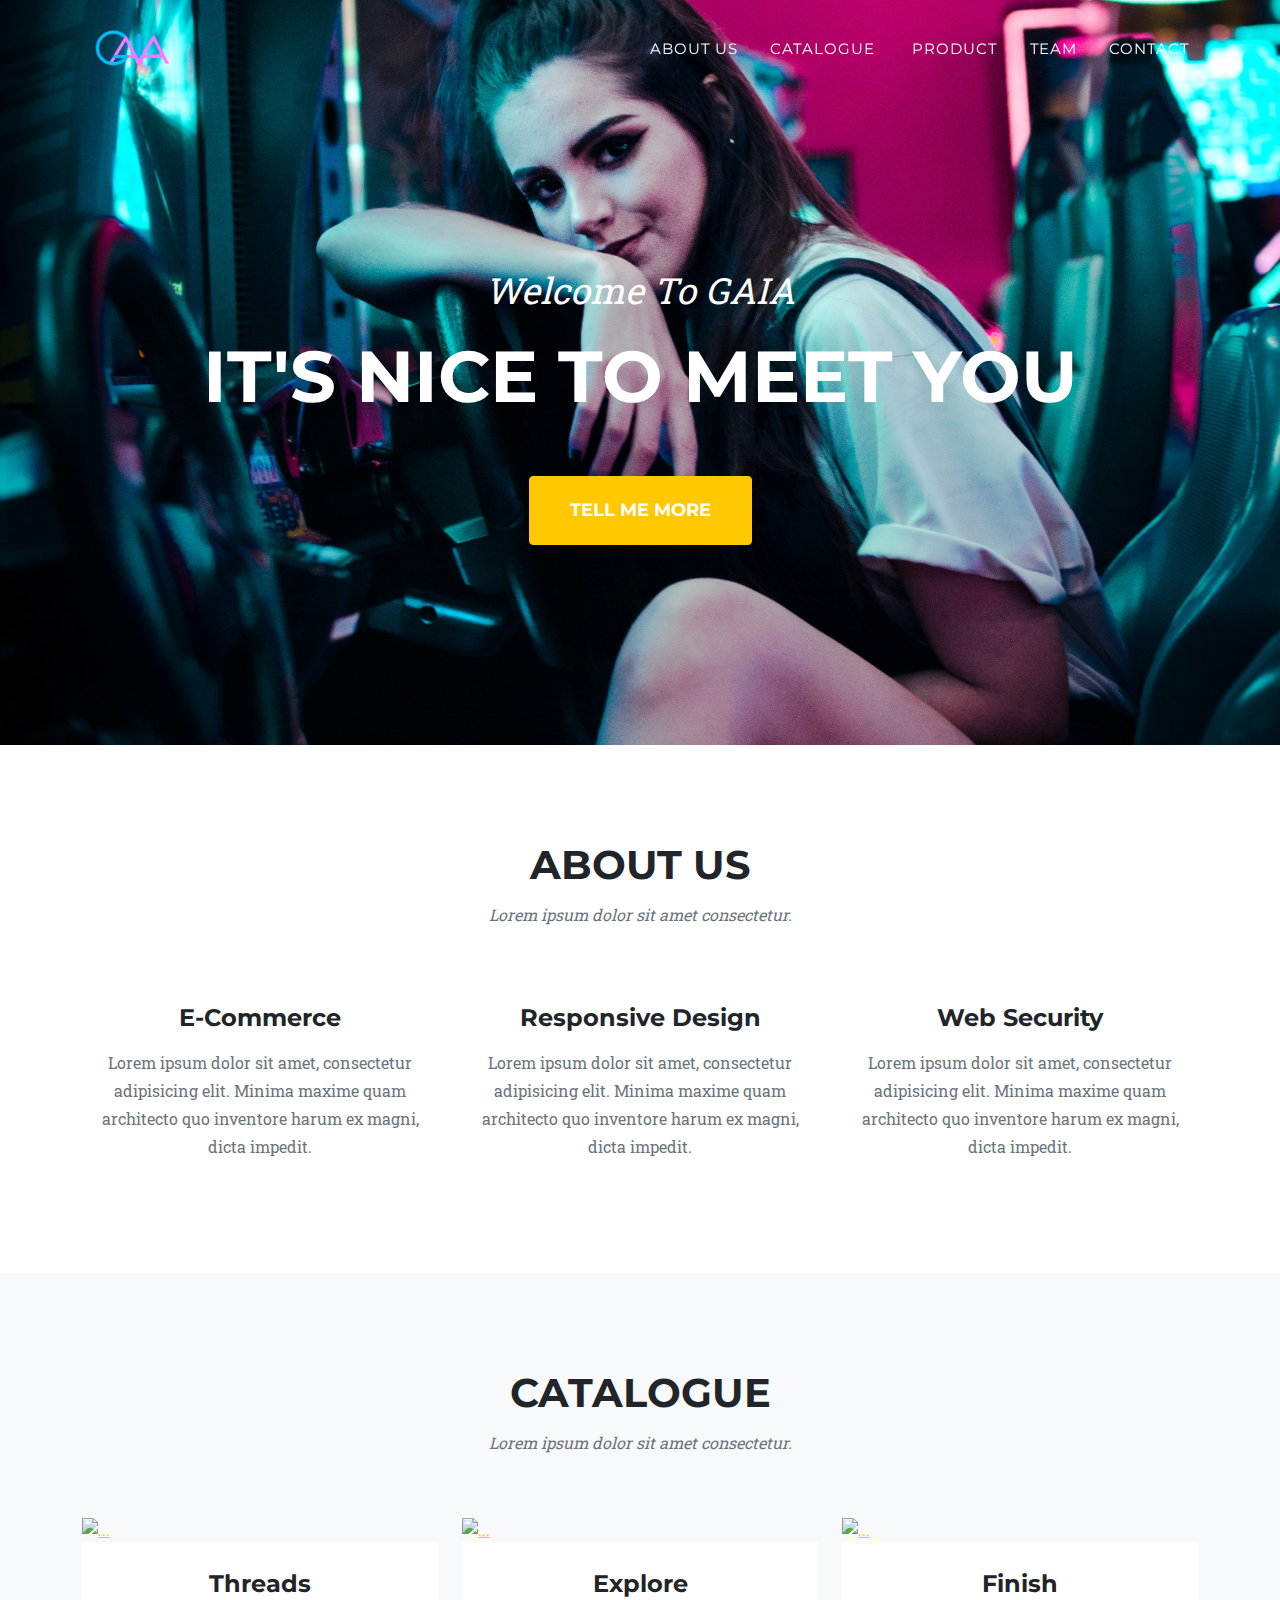
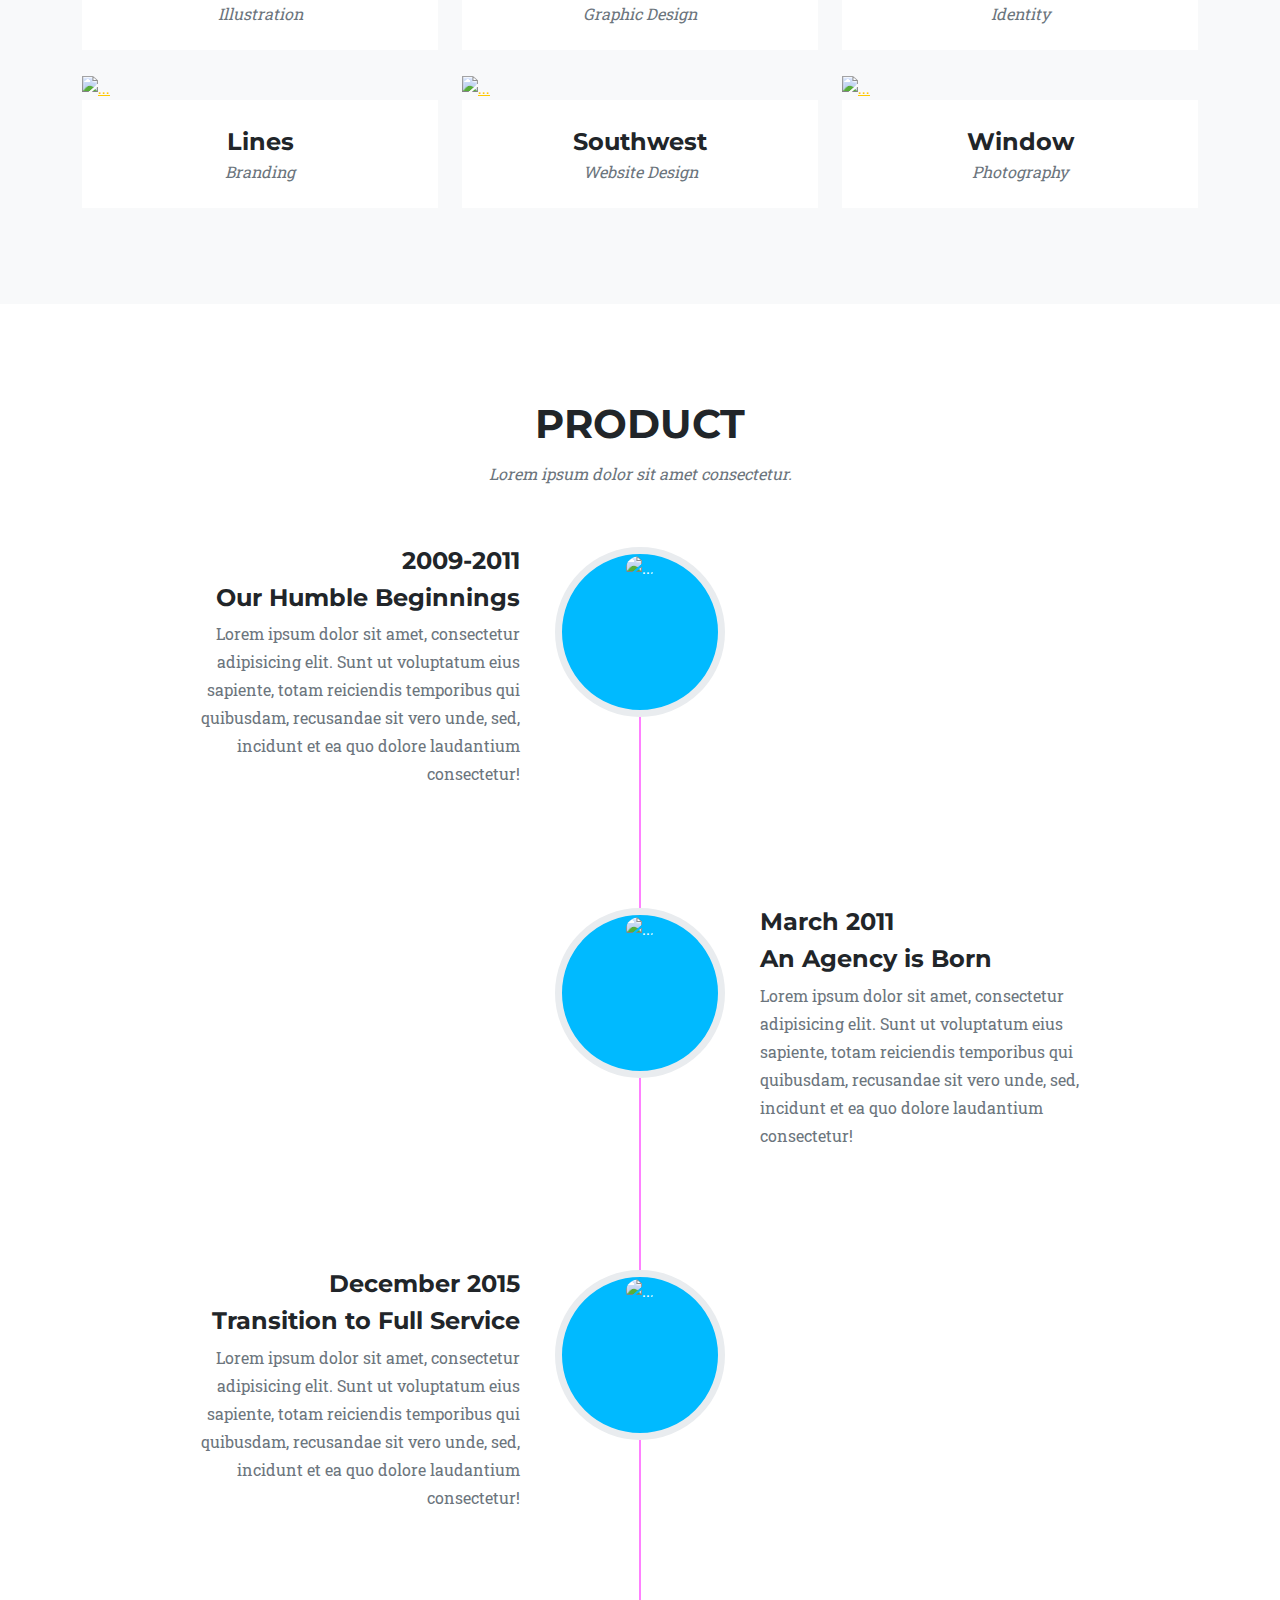
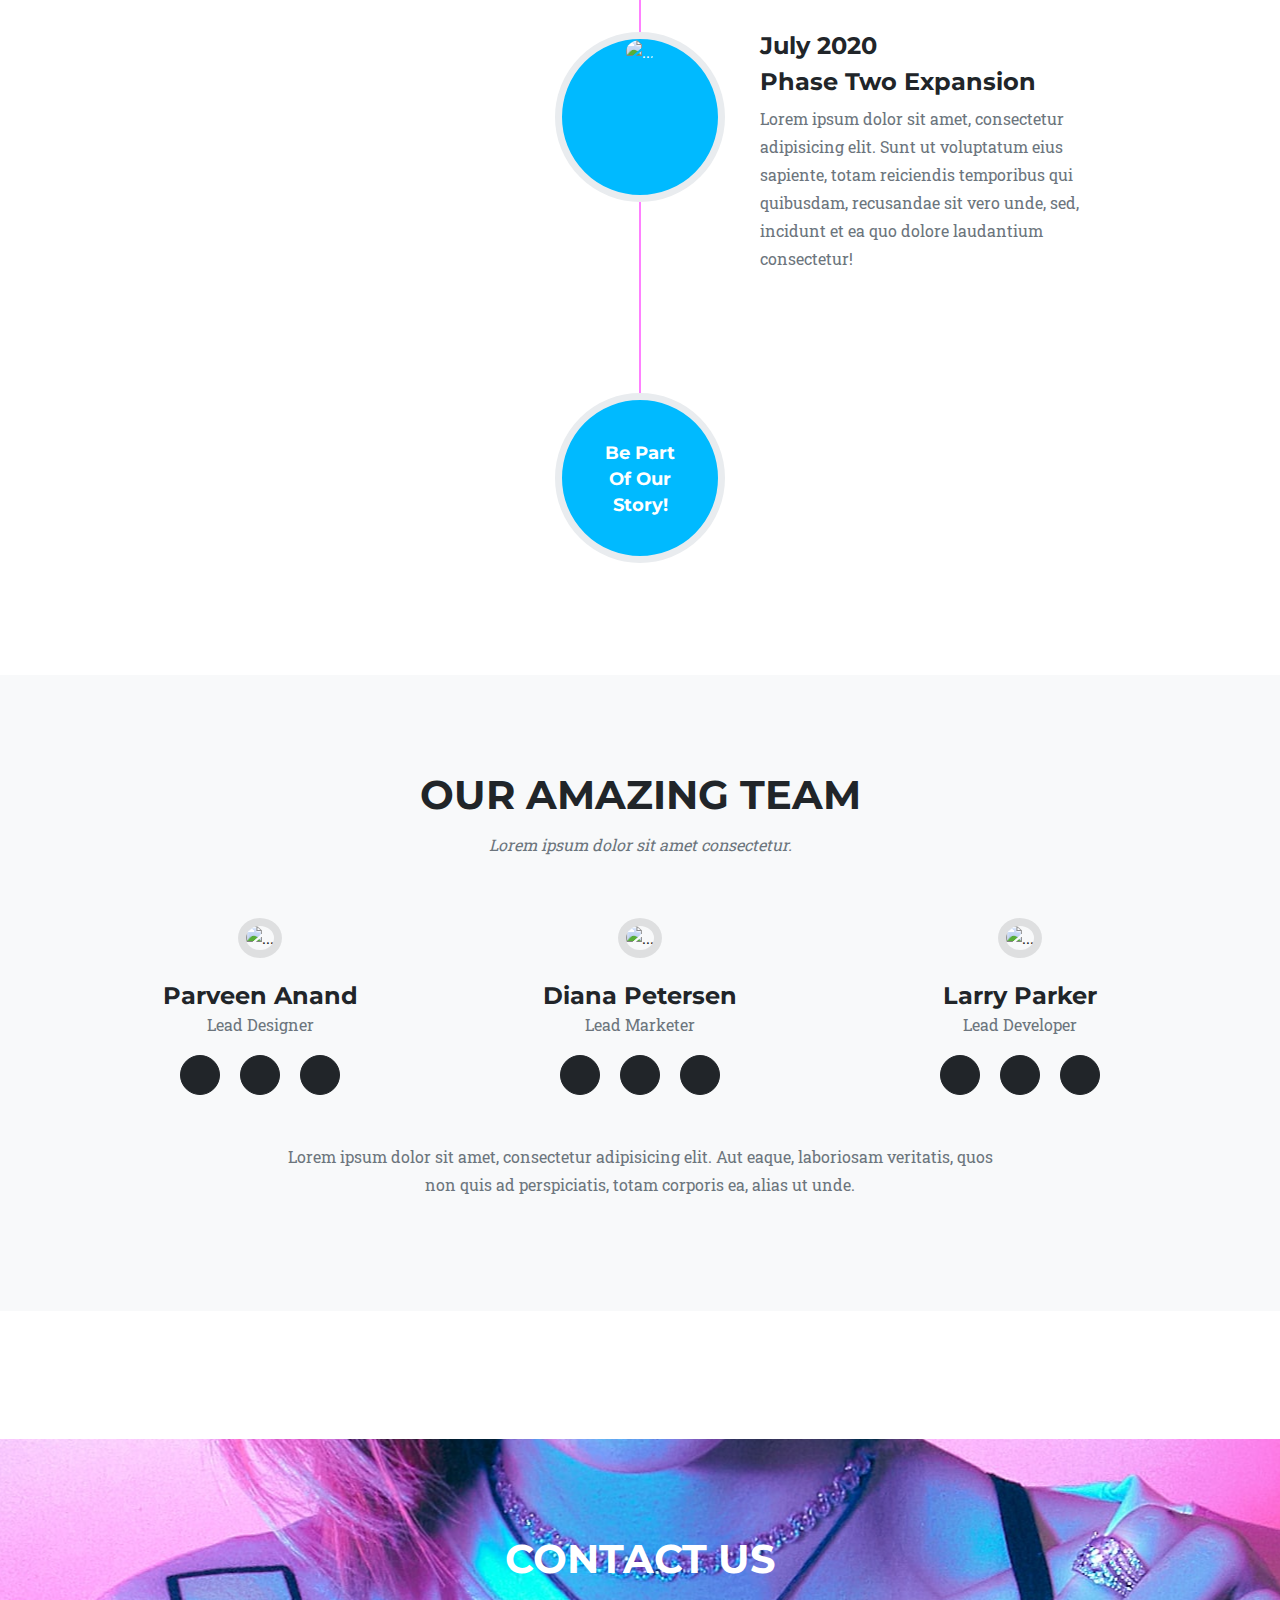
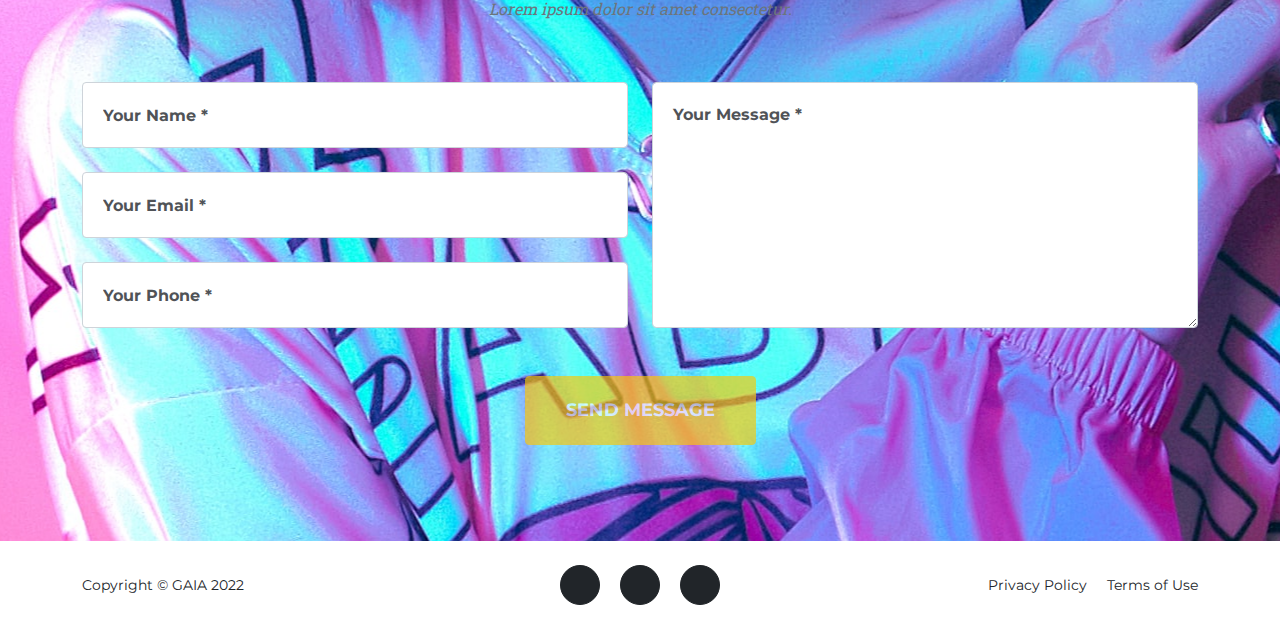
==== index.html @ af50bd23 "added pis, changed colours" ====
<!DOCTYPE html>
<html lang="zxx">
    <head>
        <meta charset="utf-8" />
        <meta name="viewport" content="width=device-width, initial-scale=1, shrink-to-fit=no" />
        <meta name="description" content="" />
        <meta name="author" content="" />
        <title>GAIA</title>
        <!-- Favicon-->
        <link rel="icon" type="image/x-icon" href="assets/favicon.ico" />
        <!-- Font Awesome icons (free version)-->
        <script src="https://use.fontawesome.com/releases/v6.1.0/js/all.js" crossorigin="anonymous"></script>
        <!-- Google fonts-->
        <link href="https://fonts.googleapis.com/css?family=Montserrat:400,700" rel="stylesheet" type="text/css" />
        <link href="https://fonts.googleapis.com/css?family=Roboto+Slab:400,100,300,700" rel="stylesheet" type="text/css" />
        <!-- Core theme CSS (includes Bootstrap)-->
        <link href="css/styles.css" rel="stylesheet" />
    </head>
    <body id="page-top">
        <!-- Navigation-->
        <nav class="navbar navbar-expand-lg navbar-dark fixed-top" id="mainNav">
            <div class="container">
                <img src="assets/img/GAIA_LOGO.png" alt="logo" height="50">
              <button class="navbar-toggler" type="button" data-bs-toggle="collapse" data-bs-target="#navbarResponsive" aria-controls="navbarResponsive" aria-expanded="false" aria-label="Toggle navigation">
                  Menu
                  <i class="fas fa-bars ms-1"></i>
              </button>
                <div class="collapse navbar-collapse" id="navbarResponsive">
                    <ul class="navbar-nav text-uppercase ms-auto py-4 py-lg-0">
                        <li class="nav-item"><a class="nav-link" href="#services">About us</a></li>
                        <li class="nav-item"><a class="nav-link" href="#portfolio">catalogue&nbsp;</a></li>
                        <li class="nav-item"><a class="nav-link" href="#about">product</a></li>
                        <li class="nav-item"><a class="nav-link" href="#team">Team</a></li>
                        <li class="nav-item"><a class="nav-link" href="#contact">Contact</a></li>
                    </ul>
                </div>
          </div>
        </nav>
        <!-- Masthead-->
        <header class="masthead">
            <div class="container">
                <div class="masthead-subheading">Welcome To GAIA</div>
                <div class="masthead-heading text-uppercase">It's Nice To Meet You</div>
                <a class="btn btn-primary btn-xl text-uppercase" href="#services">Tell Me More</a>
            </div>
        </header>
        <!-- Services-->
        <section class="page-section" id="services">
            <div class="container">
                <div class="text-center">
                    <h2 class="section-heading text-uppercase">about us</h2>
                    <h3 class="section-subheading text-muted">Lorem ipsum dolor sit amet consectetur.</h3>
                </div>
                <div class="row text-center">
                    <div class="col-md-4">
                        <span class="fa-stack fa-4x">
                            <i class="fas fa-circle fa-stack-2x text-primary"></i>
                            <i class="fas fa-shopping-cart fa-stack-1x fa-inverse"></i>
                        </span>
                        <h4 class="my-3">E-Commerce</h4>
                        <p class="text-muted">Lorem ipsum dolor sit amet, consectetur adipisicing elit. Minima maxime quam architecto quo inventore harum ex magni, dicta impedit.</p>
                    </div>
                    <div class="col-md-4">
                        <span class="fa-stack fa-4x">
                            <i class="fas fa-circle fa-stack-2x text-primary"></i>
                            <i class="fas fa-laptop fa-stack-1x fa-inverse"></i>
                        </span>
                        <h4 class="my-3">Responsive Design</h4>
                        <p class="text-muted">Lorem ipsum dolor sit amet, consectetur adipisicing elit. Minima maxime quam architecto quo inventore harum ex magni, dicta impedit.</p>
                    </div>
                    <div class="col-md-4">
                        <span class="fa-stack fa-4x">
                            <i class="fas fa-circle fa-stack-2x text-primary"></i>
                            <i class="fas fa-lock fa-stack-1x fa-inverse"></i>
                        </span>
                        <h4 class="my-3">Web Security</h4>
                        <p class="text-muted">Lorem ipsum dolor sit amet, consectetur adipisicing elit. Minima maxime quam architecto quo inventore harum ex magni, dicta impedit.</p>
                    </div>
                </div>
            </div>
        </section>
        <!-- Portfolio Grid-->
        <section class="page-section bg-light" id="portfolio">
            <div class="container">
                <div class="text-center">
                    <h2 class="section-heading text-uppercase">catalogue</h2>
                    <h3 class="section-subheading text-muted">Lorem ipsum dolor sit amet consectetur.</h3>
                </div>
                <div class="row">
                    <div class="col-lg-4 col-sm-6 mb-4">
                        <!-- Portfolio item 1-->
                        <div class="portfolio-item">
                            <a class="portfolio-link" data-bs-toggle="modal" href="#portfolioModal1">
                                <div class="portfolio-hover">
                                    <div class="portfolio-hover-content"><i class="fas fa-plus fa-3x"></i></div>
                                </div>
                                <img class="img-fluid" src="assets/img/portfolio/1.jpg" alt="..." />
                            </a>
                            <div class="portfolio-caption">
                                <div class="portfolio-caption-heading">Threads</div>
                                <div class="portfolio-caption-subheading text-muted">Illustration</div>
                            </div>
                        </div>
                    </div>
                    <div class="col-lg-4 col-sm-6 mb-4">
                        <!-- Portfolio item 2-->
                        <div class="portfolio-item">
                            <a class="portfolio-link" data-bs-toggle="modal" href="#portfolioModal2">
                                <div class="portfolio-hover">
                                    <div class="portfolio-hover-content"><i class="fas fa-plus fa-3x"></i></div>
                                </div>
                                <img class="img-fluid" src="assets/img/portfolio/2.jpg" alt="..." />
                            </a>
                            <div class="portfolio-caption">
                                <div class="portfolio-caption-heading">Explore</div>
                                <div class="portfolio-caption-subheading text-muted">Graphic Design</div>
                            </div>
                        </div>
                    </div>
                    <div class="col-lg-4 col-sm-6 mb-4">
                        <!-- Portfolio item 3-->
                        <div class="portfolio-item">
                            <a class="portfolio-link" data-bs-toggle="modal" href="#portfolioModal3">
                                <div class="portfolio-hover">
                                    <div class="portfolio-hover-content"><i class="fas fa-plus fa-3x"></i></div>
                                </div>
                                <img class="img-fluid" src="assets/img/portfolio/3.jpg" alt="..." />
                            </a>
                            <div class="portfolio-caption">
                                <div class="portfolio-caption-heading">Finish</div>
                                <div class="portfolio-caption-subheading text-muted">Identity</div>
                            </div>
                        </div>
                    </div>
                    <div class="col-lg-4 col-sm-6 mb-4 mb-lg-0">
                        <!-- Portfolio item 4-->
                        <div class="portfolio-item">
                            <a class="portfolio-link" data-bs-toggle="modal" href="#portfolioModal4">
                                <div class="portfolio-hover">
                                    <div class="portfolio-hover-content"><i class="fas fa-plus fa-3x"></i></div>
                                </div>
                                <img class="img-fluid" src="assets/img/portfolio/4.jpg" alt="..." />
                            </a>
                            <div class="portfolio-caption">
                                <div class="portfolio-caption-heading">Lines</div>
                                <div class="portfolio-caption-subheading text-muted">Branding</div>
                            </div>
                        </div>
                    </div>
                    <div class="col-lg-4 col-sm-6 mb-4 mb-sm-0">
                        <!-- Portfolio item 5-->
                        <div class="portfolio-item">
                            <a class="portfolio-link" data-bs-toggle="modal" href="#portfolioModal5">
                                <div class="portfolio-hover">
                                    <div class="portfolio-hover-content"><i class="fas fa-plus fa-3x"></i></div>
                                </div>
                                <img class="img-fluid" src="assets/img/portfolio/5.jpg" alt="..." />
                            </a>
                            <div class="portfolio-caption">
                                <div class="portfolio-caption-heading">Southwest</div>
                                <div class="portfolio-caption-subheading text-muted">Website Design</div>
                            </div>
                        </div>
                    </div>
                    <div class="col-lg-4 col-sm-6">
                        <!-- Portfolio item 6-->
                        <div class="portfolio-item">
                            <a class="portfolio-link" data-bs-toggle="modal" href="#portfolioModal6">
                                <div class="portfolio-hover">
                                    <div class="portfolio-hover-content"><i class="fas fa-plus fa-3x"></i></div>
                                </div>
                                <img class="img-fluid" src="assets/img/portfolio/6.jpg" alt="..." />
                            </a>
                            <div class="portfolio-caption">
                                <div class="portfolio-caption-heading">Window</div>
                                <div class="portfolio-caption-subheading text-muted">Photography</div>
                            </div>
                        </div>
                    </div>
                </div>
            </div>
        </section>
        <!-- About-->
        <section class="page-section" id="about">
            <div class="container">
                <div class="text-center">
                    <h2 class="section-heading text-uppercase">Product</h2>
                    <h3 class="section-subheading text-muted">Lorem ipsum dolor sit amet consectetur.</h3>
                </div>
                <ul class="timeline">
                    <li>
                        <div class="timeline-image"><img class="rounded-circle img-fluid" src="assets/img/about/1.jpg" alt="..." /></div>
                        <div class="timeline-panel">
                            <div class="timeline-heading">
                                <h4>2009-2011</h4>
                                <h4 class="subheading">Our Humble Beginnings</h4>
                            </div>
                            <div class="timeline-body"><p class="text-muted">Lorem ipsum dolor sit amet, consectetur adipisicing elit. Sunt ut voluptatum eius sapiente, totam reiciendis temporibus qui quibusdam, recusandae sit vero unde, sed, incidunt et ea quo dolore laudantium consectetur!</p></div>
                        </div>
                    </li>
                    <li class="timeline-inverted">
                        <div class="timeline-image"><img class="rounded-circle img-fluid" src="assets/img/about/2.jpg" alt="..." /></div>
                        <div class="timeline-panel">
                            <div class="timeline-heading">
                                <h4>March 2011</h4>
                                <h4 class="subheading">An Agency is Born</h4>
                            </div>
                            <div class="timeline-body"><p class="text-muted">Lorem ipsum dolor sit amet, consectetur adipisicing elit. Sunt ut voluptatum eius sapiente, totam reiciendis temporibus qui quibusdam, recusandae sit vero unde, sed, incidunt et ea quo dolore laudantium consectetur!</p></div>
                        </div>
                    </li>
                    <li>
                        <div class="timeline-image"><img class="rounded-circle img-fluid" src="assets/img/about/3.jpg" alt="..." /></div>
                        <div class="timeline-panel">
                            <div class="timeline-heading">
                                <h4>December 2015</h4>
                                <h4 class="subheading">Transition to Full Service</h4>
                            </div>
                            <div class="timeline-body"><p class="text-muted">Lorem ipsum dolor sit amet, consectetur adipisicing elit. Sunt ut voluptatum eius sapiente, totam reiciendis temporibus qui quibusdam, recusandae sit vero unde, sed, incidunt et ea quo dolore laudantium consectetur!</p></div>
                        </div>
                    </li>
                    <li class="timeline-inverted">
                        <div class="timeline-image"><img class="rounded-circle img-fluid" src="assets/img/about/4.jpg" alt="..." /></div>
                        <div class="timeline-panel">
                            <div class="timeline-heading">
                                <h4>July 2020</h4>
                                <h4 class="subheading">Phase Two Expansion</h4>
                            </div>
                            <div class="timeline-body"><p class="text-muted">Lorem ipsum dolor sit amet, consectetur adipisicing elit. Sunt ut voluptatum eius sapiente, totam reiciendis temporibus qui quibusdam, recusandae sit vero unde, sed, incidunt et ea quo dolore laudantium consectetur!</p></div>
                        </div>
                    </li>
                    <li class="timeline-inverted">
                        <div class="timeline-image">
                            <h4>
                                Be Part
                                <br />
                                Of Our
                                <br />
                                Story!
                            </h4>
                        </div>
                    </li>
                </ul>
            </div>
        </section>
        <!-- Team-->
        <section class="page-section bg-light" id="team">
            <div class="container">
                <div class="text-center">
                    <h2 class="section-heading text-uppercase">Our Amazing Team</h2>
                    <h3 class="section-subheading text-muted">Lorem ipsum dolor sit amet consectetur.</h3>
                </div>
                <div class="row">
                    <div class="col-lg-4">
                        <div class="team-member">
                            <img class="mx-auto rounded-circle" src="assets/img/team/1.jpg" alt="..." />
                            <h4>Parveen Anand</h4>
                            <p class="text-muted">Lead Designer</p>
                            <a class="btn btn-dark btn-social mx-2" href="#!" aria-label="Parveen Anand Twitter Profile"><i class="fab fa-twitter"></i></a>
                            <a class="btn btn-dark btn-social mx-2" href="#!" aria-label="Parveen Anand Facebook Profile"><i class="fab fa-facebook-f"></i></a>
                            <a class="btn btn-dark btn-social mx-2" href="#!" aria-label="Parveen Anand LinkedIn Profile"><i class="fab fa-linkedin-in"></i></a>
                        </div>
                    </div>
                    <div class="col-lg-4">
                        <div class="team-member">
                            <img class="mx-auto rounded-circle" src="assets/img/team/2.jpg" alt="..." />
                            <h4>Diana Petersen</h4>
                            <p class="text-muted">Lead Marketer</p>
                            <a class="btn btn-dark btn-social mx-2" href="#!" aria-label="Diana Petersen Twitter Profile"><i class="fab fa-twitter"></i></a>
                            <a class="btn btn-dark btn-social mx-2" href="#!" aria-label="Diana Petersen Facebook Profile"><i class="fab fa-facebook-f"></i></a>
                            <a class="btn btn-dark btn-social mx-2" href="#!" aria-label="Diana Petersen LinkedIn Profile"><i class="fab fa-linkedin-in"></i></a>
                        </div>
                    </div>
                    <div class="col-lg-4">
                        <div class="team-member">
                            <img class="mx-auto rounded-circle" src="assets/img/team/3.jpg" alt="..." />
                            <h4>Larry Parker</h4>
                            <p class="text-muted">Lead Developer</p>
                            <a class="btn btn-dark btn-social mx-2" href="#!" aria-label="Larry Parker Twitter Profile"><i class="fab fa-twitter"></i></a>
                            <a class="btn btn-dark btn-social mx-2" href="#!" aria-label="Larry Parker Facebook Profile"><i class="fab fa-facebook-f"></i></a>
                            <a class="btn btn-dark btn-social mx-2" href="#!" aria-label="Larry Parker LinkedIn Profile"><i class="fab fa-linkedin-in"></i></a>
                        </div>
                    </div>
                </div>
                <div class="row">
                    <div class="col-lg-8 mx-auto text-center"><p class="large text-muted">Lorem ipsum dolor sit amet, consectetur adipisicing elit. Aut eaque, laboriosam veritatis, quos non quis ad perspiciatis, totam corporis ea, alias ut unde.</p></div>
                </div>
            </div>
        </section>
        <!-- Clients-->
        <div class="py-5">
            <div class="container">
                <div class="row align-items-center">
                    <div class="col-md-3 col-sm-6 my-3">
                        <a href="#!"></a>
                    </div>
                    <div class="col-md-3 col-sm-6 my-3">
                        <a href="#!"></a>
                    </div>
                    <div class="col-md-3 col-sm-6 my-3">
                        <a href="#!"></a>
                    </div>
                    <div class="col-md-3 col-sm-6 my-3">
                        <a href="#!"></a>
                    </div>
                </div>
            </div>
        </div>
        <!-- Contact-->
        <section class="page-section" id="contact">
            <div class="container">
                <div class="text-center">
                    <h2 class="section-heading text-uppercase">CONTACT US</h2>
                    <h3 class="section-subheading text-muted">Lorem ipsum dolor sit amet consectetur.</h3>
                </div>
                <!-- * * * * * * * * * * * * * * *-->
                <!-- * * SB Forms Contact Form * *-->
                <!-- * * * * * * * * * * * * * * *-->
                <!-- This form is pre-integrated with SB Forms.-->
                <!-- To make this form functional, sign up at-->
                <!-- https://startbootstrap.com/solution/contact-forms-->
                <!-- to get an API token!-->
                <form id="contactForm" data-sb-form-api-token="API_TOKEN">
                    <div class="row align-items-stretch mb-5">
                        <div class="col-md-6">
                            <div class="form-group">
                                <!-- Name input-->
                                <input class="form-control" id="name" type="text" placeholder="Your Name *" data-sb-validations="required" />
                                <div class="invalid-feedback" data-sb-feedback="name:required">A name is required.</div>
                            </div>
                            <div class="form-group">
                                <!-- Email address input-->
                                <input class="form-control" id="email" type="email" placeholder="Your Email *" data-sb-validations="required,email" />
                                <div class="invalid-feedback" data-sb-feedback="email:required">An email is required.</div>
                                <div class="invalid-feedback" data-sb-feedback="email:email">Email is not valid.</div>
                            </div>
                            <div class="form-group mb-md-0">
                                <!-- Phone number input-->
                                <input class="form-control" id="phone" type="tel" placeholder="Your Phone *" data-sb-validations="required" />
                                <div class="invalid-feedback" data-sb-feedback="phone:required">A phone number is required.</div>
                            </div>
                        </div>
                        <div class="col-md-6">
                            <div class="form-group form-group-textarea mb-md-0">
                                <!-- Message input-->
                                <textarea class="form-control" id="message" placeholder="Your Message *" data-sb-validations="required"></textarea>
                                <div class="invalid-feedback" data-sb-feedback="message:required">A message is required.</div>
                            </div>
                        </div>
                    </div>
                    <!-- Submit success message-->
                    <!---->
                    <!-- This is what your users will see when the form-->
                    <!-- has successfully submitted-->
                    <div class="d-none" id="submitSuccessMessage">
                        <div class="text-center text-white mb-3">
                            <div class="fw-bolder">Form submission successful!</div>
                            To activate this form, sign up at
                            <br />
                            <a href="https://startbootstrap.com/solution/contact-forms">https://startbootstrap.com/solution/contact-forms</a>
                        </div>
                    </div>
                    <!-- Submit error message-->
                    <!---->
                    <!-- This is what your users will see when there is-->
                    <!-- an error submitting the form-->
                    <div class="d-none" id="submitErrorMessage"><div class="text-center text-danger mb-3">Error sending message!</div></div>
                    <!-- Submit Button-->
                    <div class="text-center"><button class="btn btn-primary btn-xl text-uppercase disabled" id="submitButton" type="submit">Send Message</button></div>
                </form>
            </div>
        </section>
        <!-- Footer-->
        <footer class="footer py-4">
            <div class="container">
                <div class="row align-items-center">
                    <div class="col-lg-4 text-lg-start">Copyright &copy; GAIA 2022</div>
                    <div class="col-lg-4 my-3 my-lg-0">
                        <a class="btn btn-dark btn-social mx-2" href="#!" aria-label="Twitter"><i class="fab fa-twitter"></i></a>
                        <a class="btn btn-dark btn-social mx-2" href="#!" aria-label="Facebook"><i class="fab fa-facebook-f"></i></a>
                        <a class="btn btn-dark btn-social mx-2" href="#!" aria-label="LinkedIn"><i class="fab fa-linkedin-in"></i></a>
                    </div>
                    <div class="col-lg-4 text-lg-end">
                        <a class="link-dark text-decoration-none me-3" href="#!">Privacy Policy</a>
                        <a class="link-dark text-decoration-none" href="#!">Terms of Use</a>
                    </div>
                </div>
            </div>
        </footer>
        <!-- Portfolio Modals-->
        <!-- Portfolio item 1 modal popup-->
        <div class="portfolio-modal modal fade" id="portfolioModal1" tabindex="-1" role="dialog" aria-hidden="true">
            <div class="modal-dialog">
                <div class="modal-content">
                    <div class="close-modal" data-bs-dismiss="modal"><img src="assets/img/close-icon.svg" alt="Close modal" /></div>
                    <div class="container">
                        <div class="row justify-content-center">
                            <div class="col-lg-8">
                                <div class="modal-body">
                                    <!-- Project details-->
                                    <h2 class="text-uppercase">Project Name</h2>
                                    <p class="item-intro text-muted">Lorem ipsum dolor sit amet consectetur.</p>
                                    <img class="img-fluid d-block mx-auto" src="assets/img/portfolio/1.jpg" alt="..." />
                                    <p>Use this area to describe your project. Lorem ipsum dolor sit amet, consectetur adipisicing elit. Est blanditiis dolorem culpa incidunt minus dignissimos deserunt repellat aperiam quasi sunt officia expedita beatae cupiditate, maiores repudiandae, nostrum, reiciendis facere nemo!</p>
                                    <ul class="list-inline">
                                        <li>
                                            <strong>Client:</strong>
                                            Threads
                                        </li>
                                        <li>
                                            <strong>Category:</strong>
                                            Illustration
                                        </li>
                                    </ul>
                                    <button class="btn btn-primary btn-xl text-uppercase" data-bs-dismiss="modal" type="button">
                                        <i class="fas fa-xmark me-1"></i>
                                        Close Project
                                    </button>
                                </div>
                            </div>
                        </div>
                    </div>
                </div>
            </div>
        </div>
        <!-- Portfolio item 2 modal popup-->
        <div class="portfolio-modal modal fade" id="portfolioModal2" tabindex="-1" role="dialog" aria-hidden="true">
            <div class="modal-dialog">
                <div class="modal-content">
                    <div class="close-modal" data-bs-dismiss="modal"><img src="assets/img/close-icon.svg" alt="Close modal" /></div>
                    <div class="container">
                        <div class="row justify-content-center">
                            <div class="col-lg-8">
                                <div class="modal-body">
                                    <!-- Project details-->
                                    <h2 class="text-uppercase">Project Name</h2>
                                    <p class="item-intro text-muted">Lorem ipsum dolor sit amet consectetur.</p>
                                    <img class="img-fluid d-block mx-auto" src="assets/img/portfolio/2.jpg" alt="..." />
                                    <p>Use this area to describe your project. Lorem ipsum dolor sit amet, consectetur adipisicing elit. Est blanditiis dolorem culpa incidunt minus dignissimos deserunt repellat aperiam quasi sunt officia expedita beatae cupiditate, maiores repudiandae, nostrum, reiciendis facere nemo!</p>
                                    <ul class="list-inline">
                                        <li>
                                            <strong>Client:</strong>
                                            Explore
                                        </li>
                                        <li>
                                            <strong>Category:</strong>
                                            Graphic Design
                                        </li>
                                    </ul>
                                    <button class="btn btn-primary btn-xl text-uppercase" data-bs-dismiss="modal" type="button">
                                        <i class="fas fa-xmark me-1"></i>
                                        Close Project
                                    </button>
                                </div>
                            </div>
                        </div>
                    </div>
                </div>
            </div>
        </div>
        <!-- Portfolio item 3 modal popup-->
        <div class="portfolio-modal modal fade" id="portfolioModal3" tabindex="-1" role="dialog" aria-hidden="true">
            <div class="modal-dialog">
                <div class="modal-content">
                    <div class="close-modal" data-bs-dismiss="modal"><img src="assets/img/close-icon.svg" alt="Close modal" /></div>
                    <div class="container">
                        <div class="row justify-content-center">
                            <div class="col-lg-8">
                                <div class="modal-body">
                                    <!-- Project details-->
                                    <h2 class="text-uppercase">Project Name</h2>
                                    <p class="item-intro text-muted">Lorem ipsum dolor sit amet consectetur.</p>
                                    <img class="img-fluid d-block mx-auto" src="assets/img/portfolio/3.jpg" alt="..." />
                                    <p>Use this area to describe your project. Lorem ipsum dolor sit amet, consectetur adipisicing elit. Est blanditiis dolorem culpa incidunt minus dignissimos deserunt repellat aperiam quasi sunt officia expedita beatae cupiditate, maiores repudiandae, nostrum, reiciendis facere nemo!</p>
                                    <ul class="list-inline">
                                        <li>
                                            <strong>Client:</strong>
                                            Finish
                                        </li>
                                        <li>
                                            <strong>Category:</strong>
                                            Identity
                                        </li>
                                    </ul>
                                    <button class="btn btn-primary btn-xl text-uppercase" data-bs-dismiss="modal" type="button">
                                        <i class="fas fa-xmark me-1"></i>
                                        Close Project
                                    </button>
                                </div>
                            </div>
                        </div>
                    </div>
                </div>
            </div>
        </div>
        <!-- Portfolio item 4 modal popup-->
        <div class="portfolio-modal modal fade" id="portfolioModal4" tabindex="-1" role="dialog" aria-hidden="true">
            <div class="modal-dialog">
                <div class="modal-content">
                    <div class="close-modal" data-bs-dismiss="modal"><img src="assets/img/close-icon.svg" alt="Close modal" /></div>
                    <div class="container">
                        <div class="row justify-content-center">
                            <div class="col-lg-8">
                                <div class="modal-body">
                                    <!-- Project details-->
                                    <h2 class="text-uppercase">Project Name</h2>
                                    <p class="item-intro text-muted">Lorem ipsum dolor sit amet consectetur.</p>
                                    <img class="img-fluid d-block mx-auto" src="assets/img/portfolio/4.jpg" alt="..." />
                                    <p>Use this area to describe your project. Lorem ipsum dolor sit amet, consectetur adipisicing elit. Est blanditiis dolorem culpa incidunt minus dignissimos deserunt repellat aperiam quasi sunt officia expedita beatae cupiditate, maiores repudiandae, nostrum, reiciendis facere nemo!</p>
                                    <ul class="list-inline">
                                        <li>
                                            <strong>Client:</strong>
                                            Lines
                                        </li>
                                        <li>
                                            <strong>Category:</strong>
                                            Branding
                                        </li>
                                    </ul>
                                    <button class="btn btn-primary btn-xl text-uppercase" data-bs-dismiss="modal" type="button">
                                        <i class="fas fa-xmark me-1"></i>
                                        Close Project
                                    </button>
                                </div>
                            </div>
                        </div>
                    </div>
                </div>
            </div>
        </div>
        <!-- Portfolio item 5 modal popup-->
        <div class="portfolio-modal modal fade" id="portfolioModal5" tabindex="-1" role="dialog" aria-hidden="true">
            <div class="modal-dialog">
                <div class="modal-content">
                    <div class="close-modal" data-bs-dismiss="modal"><img src="assets/img/close-icon.svg" alt="Close modal" /></div>
                    <div class="container">
                        <div class="row justify-content-center">
                            <div class="col-lg-8">
                                <div class="modal-body">
                                    <!-- Project details-->
                                    <h2 class="text-uppercase">Project Name</h2>
                                    <p class="item-intro text-muted">Lorem ipsum dolor sit amet consectetur.</p>
                                    <img class="img-fluid d-block mx-auto" src="assets/img/portfolio/5.jpg" alt="..." />
                                    <p>Use this area to describe your project. Lorem ipsum dolor sit amet, consectetur adipisicing elit. Est blanditiis dolorem culpa incidunt minus dignissimos deserunt repellat aperiam quasi sunt officia expedita beatae cupiditate, maiores repudiandae, nostrum, reiciendis facere nemo!</p>
                                    <ul class="list-inline">
                                        <li>
                                            <strong>Client:</strong>
                                            Southwest
                                        </li>
                                        <li>
                                            <strong>Category:</strong>
                                            Website Design
                                        </li>
                                    </ul>
                                    <button class="btn btn-primary btn-xl text-uppercase" data-bs-dismiss="modal" type="button">
                                        <i class="fas fa-xmark me-1"></i>
                                        Close Project
                                    </button>
                                </div>
                            </div>
                        </div>
                    </div>
                </div>
            </div>
        </div>
        <!-- Portfolio item 6 modal popup-->
        <div class="portfolio-modal modal fade" id="portfolioModal6" tabindex="-1" role="dialog" aria-hidden="true">
            <div class="modal-dialog">
                <div class="modal-content">
                    <div class="close-modal" data-bs-dismiss="modal"><img src="assets/img/close-icon.svg" alt="Close modal" /></div>
                    <div class="container">
                        <div class="row justify-content-center">
                            <div class="col-lg-8">
                                <div class="modal-body">
                                    <!-- Project details-->
                                    <h2 class="text-uppercase">Project Name</h2>
                                    <p class="item-intro text-muted">Lorem ipsum dolor sit amet consectetur.</p>
                                    <img class="img-fluid d-block mx-auto" src="assets/img/portfolio/6.jpg" alt="..." />
                                    <p>Use this area to describe your project. Lorem ipsum dolor sit amet, consectetur adipisicing elit. Est blanditiis dolorem culpa incidunt minus dignissimos deserunt repellat aperiam quasi sunt officia expedita beatae cupiditate, maiores repudiandae, nostrum, reiciendis facere nemo!</p>
                                    <ul class="list-inline">
                                        <li>
                                            <strong>Client:</strong>
                                            Window
                                        </li>
                                        <li>
                                            <strong>Category:</strong>
                                            Photography
                                        </li>
                                    </ul>
                                    <button class="btn btn-primary btn-xl text-uppercase" data-bs-dismiss="modal" type="button">
                                        <i class="fas fa-xmark me-1"></i>
                                        Close Project
                                    </button>
                                </div>
                            </div>
                        </div>
                    </div>
                </div>
            </div>
        </div>
        <!-- Bootstrap core JS-->
        <script src="https://cdn.jsdelivr.net/npm/bootstrap@5.1.3/dist/js/bootstrap.bundle.min.js"></script>
        <!-- Core theme JS-->
        <script src="js/scripts.js"></script>
        <!-- * * * * * * * * * * * * * * * * * * * * * * * * * * * * * * * * * * * * * * * *-->
        <!-- * *                               SB Forms JS                               * *-->
        <!-- * * Activate your form at https://startbootstrap.com/solution/contact-forms * *-->
        <!-- * * * * * * * * * * * * * * * * * * * * * * * * * * * * * * * * * * * * * * * *-->
        <script src="https://cdn.startbootstrap.com/sb-forms-latest.js"></script>
    </body>
</html>
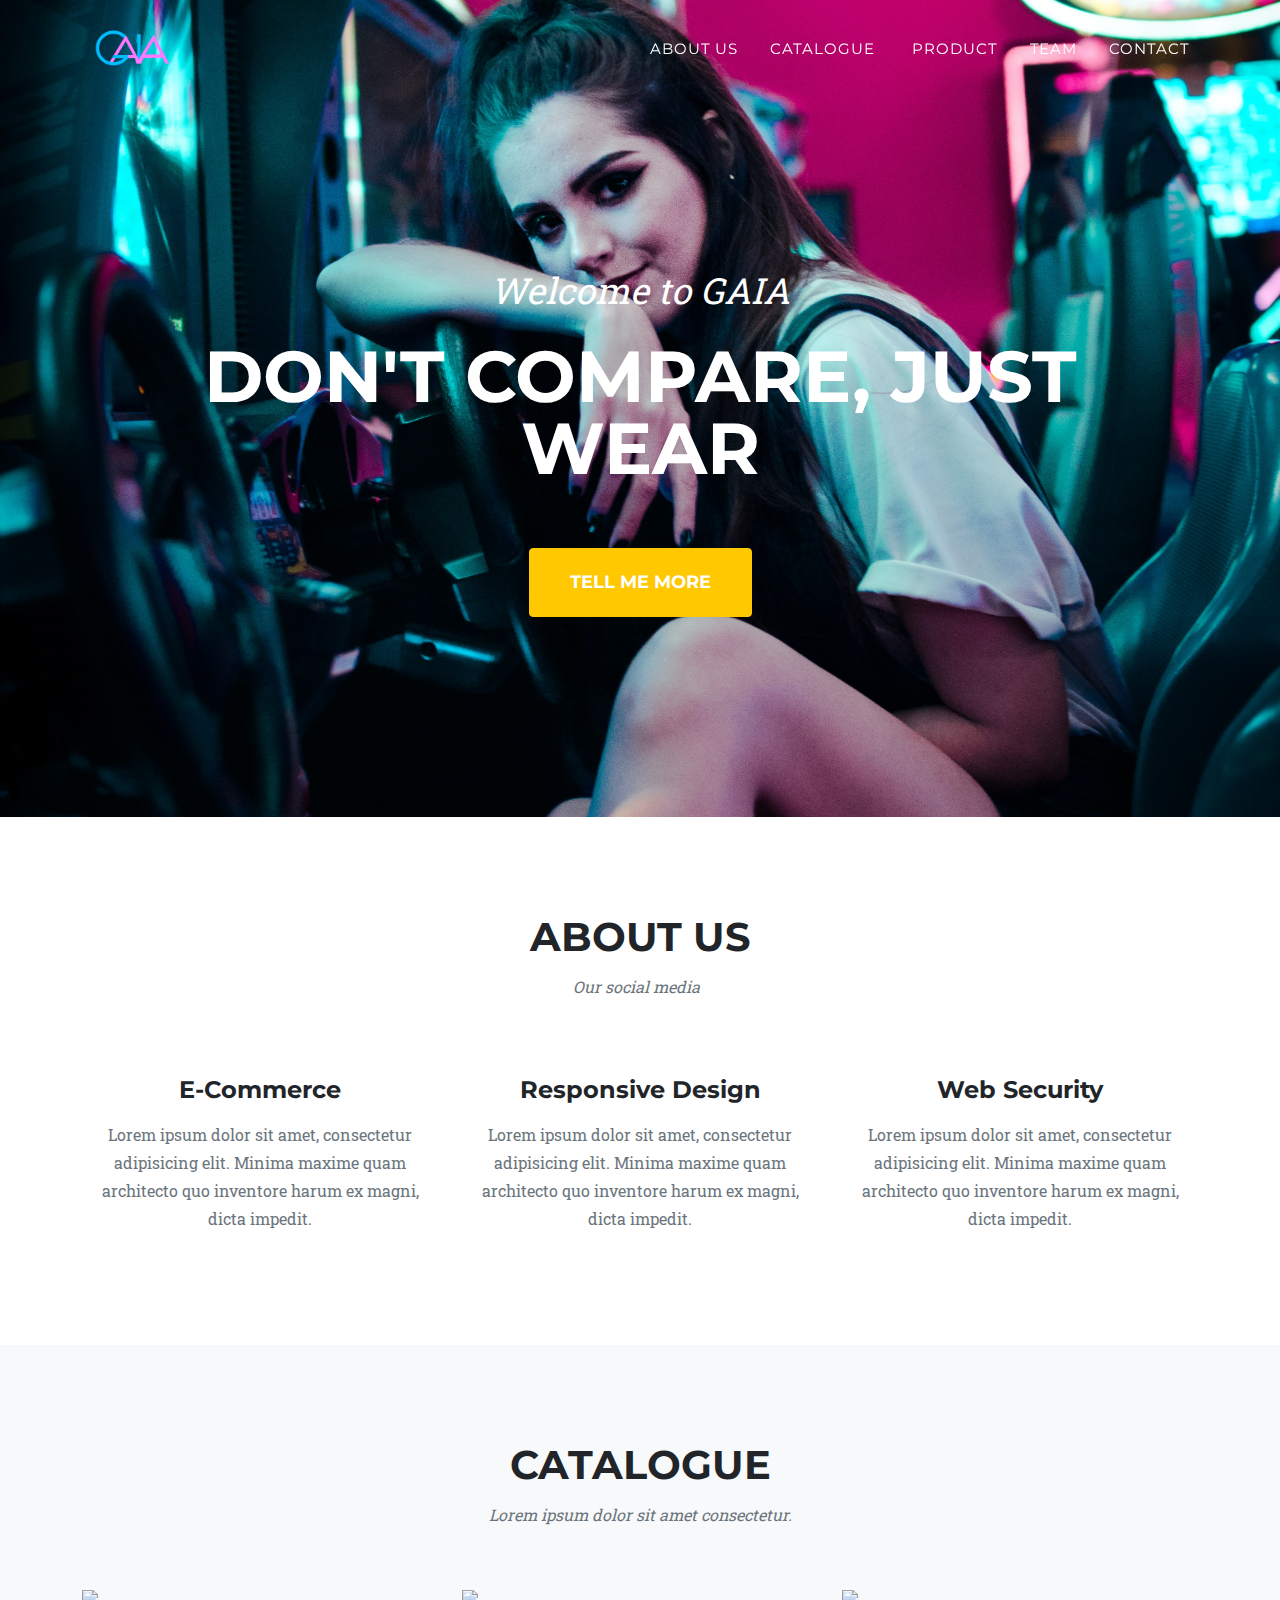
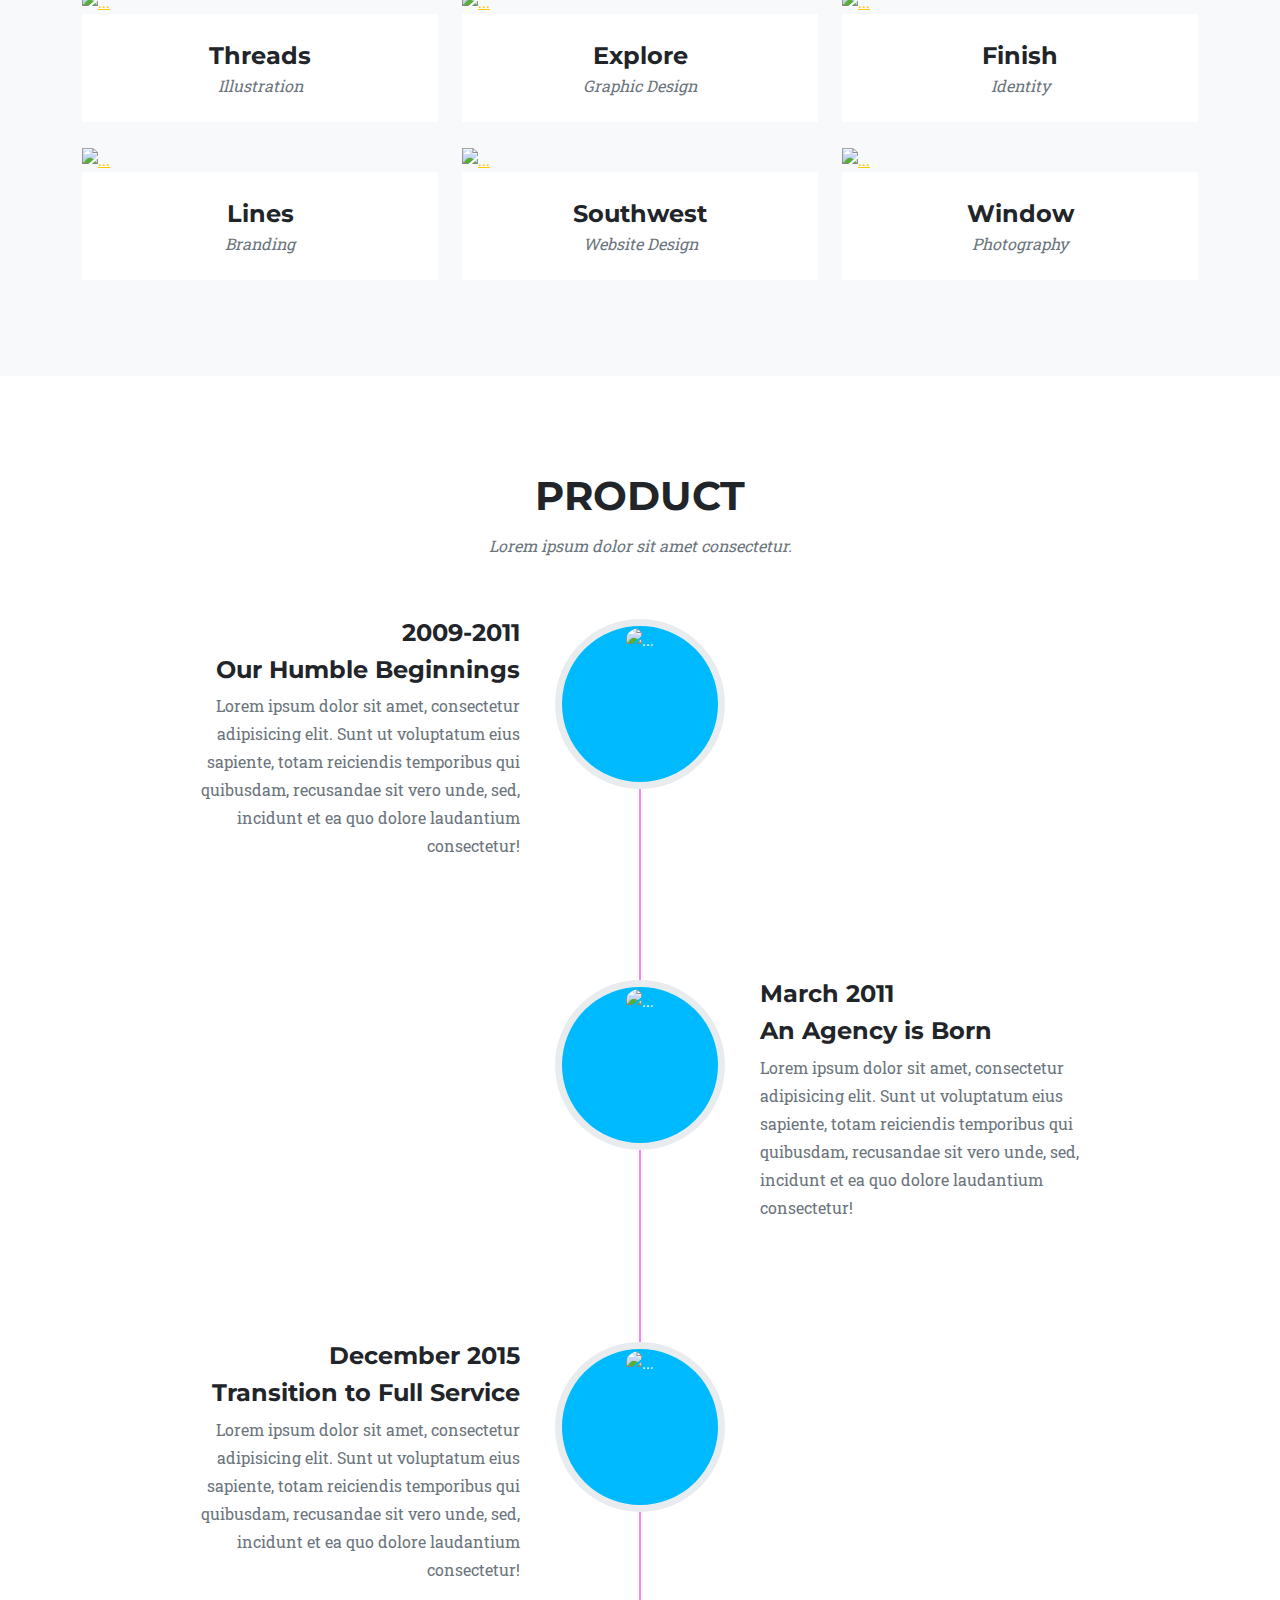
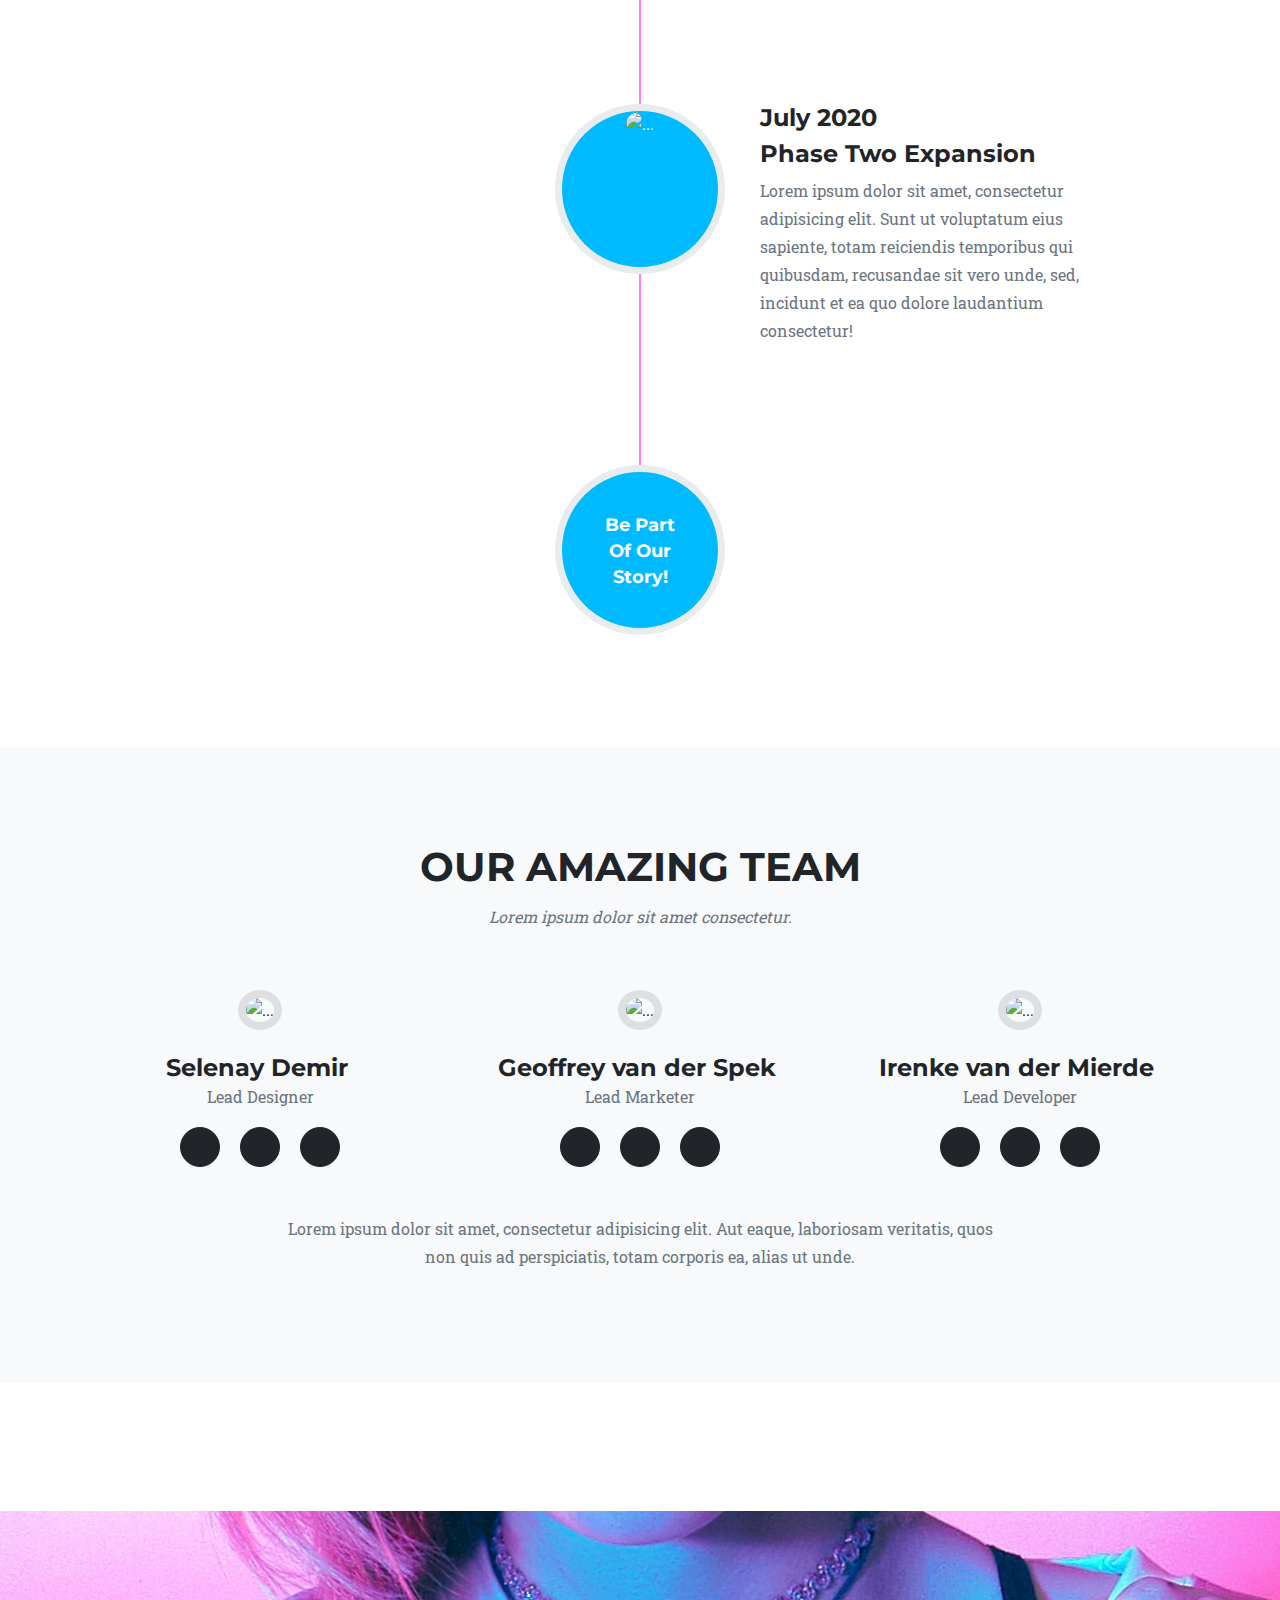
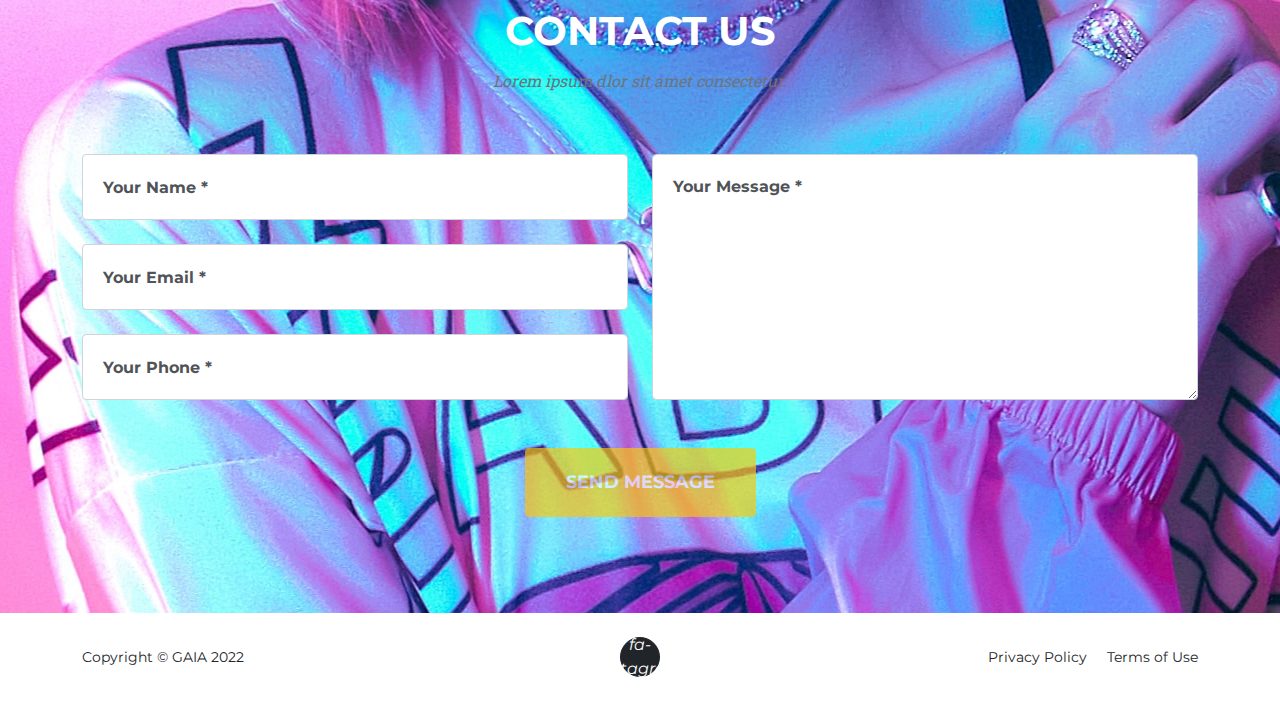
==== commit 6bfd29bb: "added names" ====
--- a/index.html
+++ b/index.html
@@ -39,8 +39,8 @@
         <!-- Masthead-->
         <header class="masthead">
             <div class="container">
-                <div class="masthead-subheading">Welcome To GAIA</div>
-                <div class="masthead-heading text-uppercase">It's Nice To Meet You</div>
+                <div class="masthead-subheading">Welcome to GAIA</div>
+                <div class="masthead-heading text-uppercase">don't compare, just wear</div>
                 <a class="btn btn-primary btn-xl text-uppercase" href="#services">Tell Me More</a>
             </div>
         </header>
@@ -49,7 +49,7 @@
             <div class="container">
                 <div class="text-center">
                     <h2 class="section-heading text-uppercase">about us</h2>
-                    <h3 class="section-subheading text-muted">Lorem ipsum dolor sit amet consectetur.</h3>
+                    <h3 class="section-subheading text-muted">Our social media &nbsp;</h3>
                 </div>
                 <div class="row text-center">
                     <div class="col-md-4">
@@ -253,32 +253,32 @@
                     <div class="col-lg-4">
                         <div class="team-member">
                             <img class="mx-auto rounded-circle" src="assets/img/team/1.jpg" alt="..." />
-                            <h4>Parveen Anand</h4>
+                            <h4>Selenay Demir&nbsp;</h4>
                             <p class="text-muted">Lead Designer</p>
                             <a class="btn btn-dark btn-social mx-2" href="#!" aria-label="Parveen Anand Twitter Profile"><i class="fab fa-twitter"></i></a>
                             <a class="btn btn-dark btn-social mx-2" href="#!" aria-label="Parveen Anand Facebook Profile"><i class="fab fa-facebook-f"></i></a>
                             <a class="btn btn-dark btn-social mx-2" href="#!" aria-label="Parveen Anand LinkedIn Profile"><i class="fab fa-linkedin-in"></i></a>
-                        </div>
+                      </div>
                     </div>
                     <div class="col-lg-4">
                         <div class="team-member">
                             <img class="mx-auto rounded-circle" src="assets/img/team/2.jpg" alt="..." />
-                            <h4>Diana Petersen</h4>
+                            <h4>Geoffrey van der Spek&nbsp;</h4>
                             <p class="text-muted">Lead Marketer</p>
                             <a class="btn btn-dark btn-social mx-2" href="#!" aria-label="Diana Petersen Twitter Profile"><i class="fab fa-twitter"></i></a>
                             <a class="btn btn-dark btn-social mx-2" href="#!" aria-label="Diana Petersen Facebook Profile"><i class="fab fa-facebook-f"></i></a>
                             <a class="btn btn-dark btn-social mx-2" href="#!" aria-label="Diana Petersen LinkedIn Profile"><i class="fab fa-linkedin-in"></i></a>
-                        </div>
+                      </div>
                     </div>
                     <div class="col-lg-4">
                         <div class="team-member">
                             <img class="mx-auto rounded-circle" src="assets/img/team/3.jpg" alt="..." />
-                            <h4>Larry Parker</h4>
+                            <h4>Irenke van der Mierde&nbsp;</h4>
                             <p class="text-muted">Lead Developer</p>
                             <a class="btn btn-dark btn-social mx-2" href="#!" aria-label="Larry Parker Twitter Profile"><i class="fab fa-twitter"></i></a>
                             <a class="btn btn-dark btn-social mx-2" href="#!" aria-label="Larry Parker Facebook Profile"><i class="fab fa-facebook-f"></i></a>
                             <a class="btn btn-dark btn-social mx-2" href="#!" aria-label="Larry Parker LinkedIn Profile"><i class="fab fa-linkedin-in"></i></a>
-                        </div>
+                      </div>
                     </div>
                 </div>
                 <div class="row">
@@ -310,7 +310,7 @@
             <div class="container">
                 <div class="text-center">
                     <h2 class="section-heading text-uppercase">CONTACT US</h2>
-                    <h3 class="section-subheading text-muted">Lorem ipsum dolor sit amet consectetur.</h3>
+                    <h3 class="section-subheading text-muted">Lorem ipsum dlor sit amet consectetur.</h3>
                 </div>
                 <!-- * * * * * * * * * * * * * * *-->
                 <!-- * * SB Forms Contact Form * *-->
@@ -375,9 +375,9 @@
                 <div class="row align-items-center">
                     <div class="col-lg-4 text-lg-start">Copyright &copy; GAIA 2022</div>
                     <div class="col-lg-4 my-3 my-lg-0">
-                        <a class="btn btn-dark btn-social mx-2" href="#!" aria-label="Twitter"><i class="fab fa-twitter"></i></a>
-                        <a class="btn btn-dark btn-social mx-2" href="#!" aria-label="Facebook"><i class="fab fa-facebook-f"></i></a>
-                        <a class="btn btn-dark btn-social mx-2" href="#!" aria-label="LinkedIn"><i class="fab fa-linkedin-in"></i></a>
+                      
+                        <a class="btn btn-dark btn-social mx-2" href="https://www.instagram.com/gaia_society/" aria-label="Instagram"><i class="fab fa-instagram">fa-instagram</i></a>
+                       
                     </div>
                     <div class="col-lg-4 text-lg-end">
                         <a class="link-dark text-decoration-none me-3" href="#!">Privacy Policy</a>
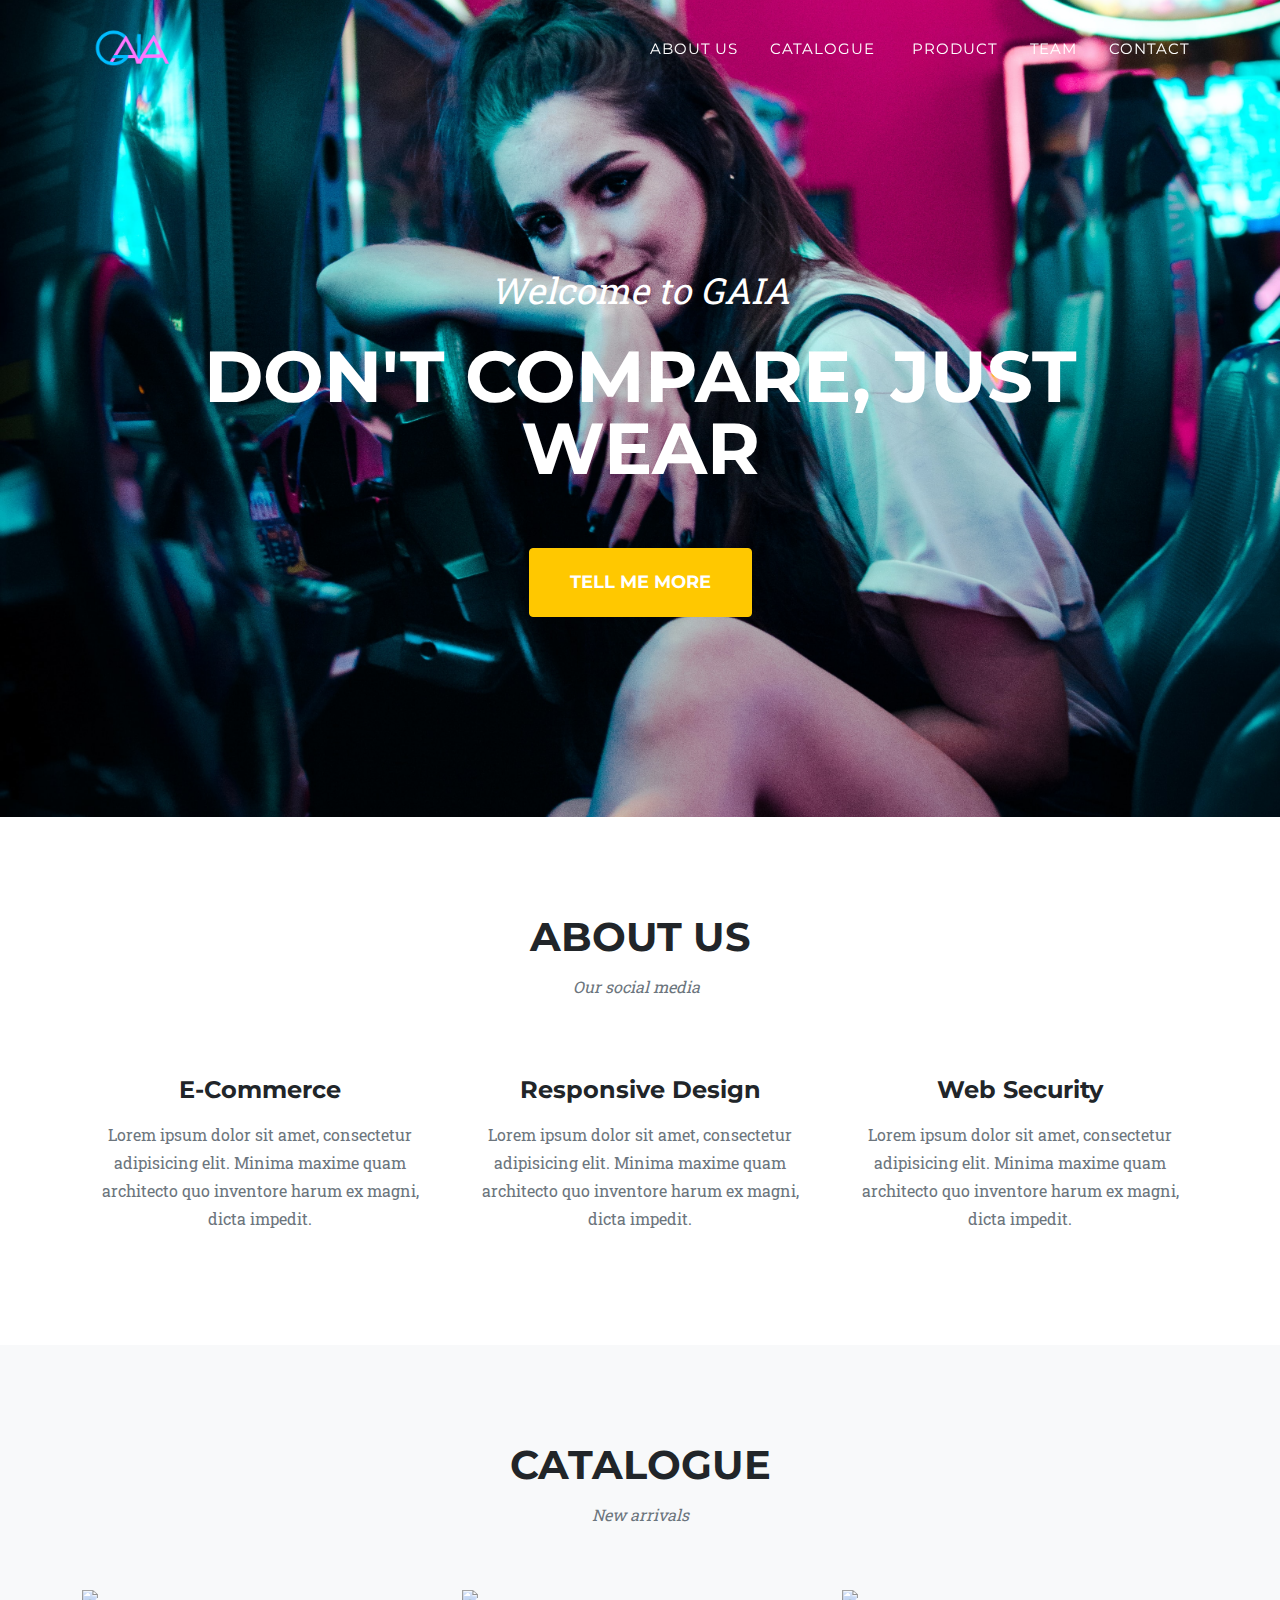
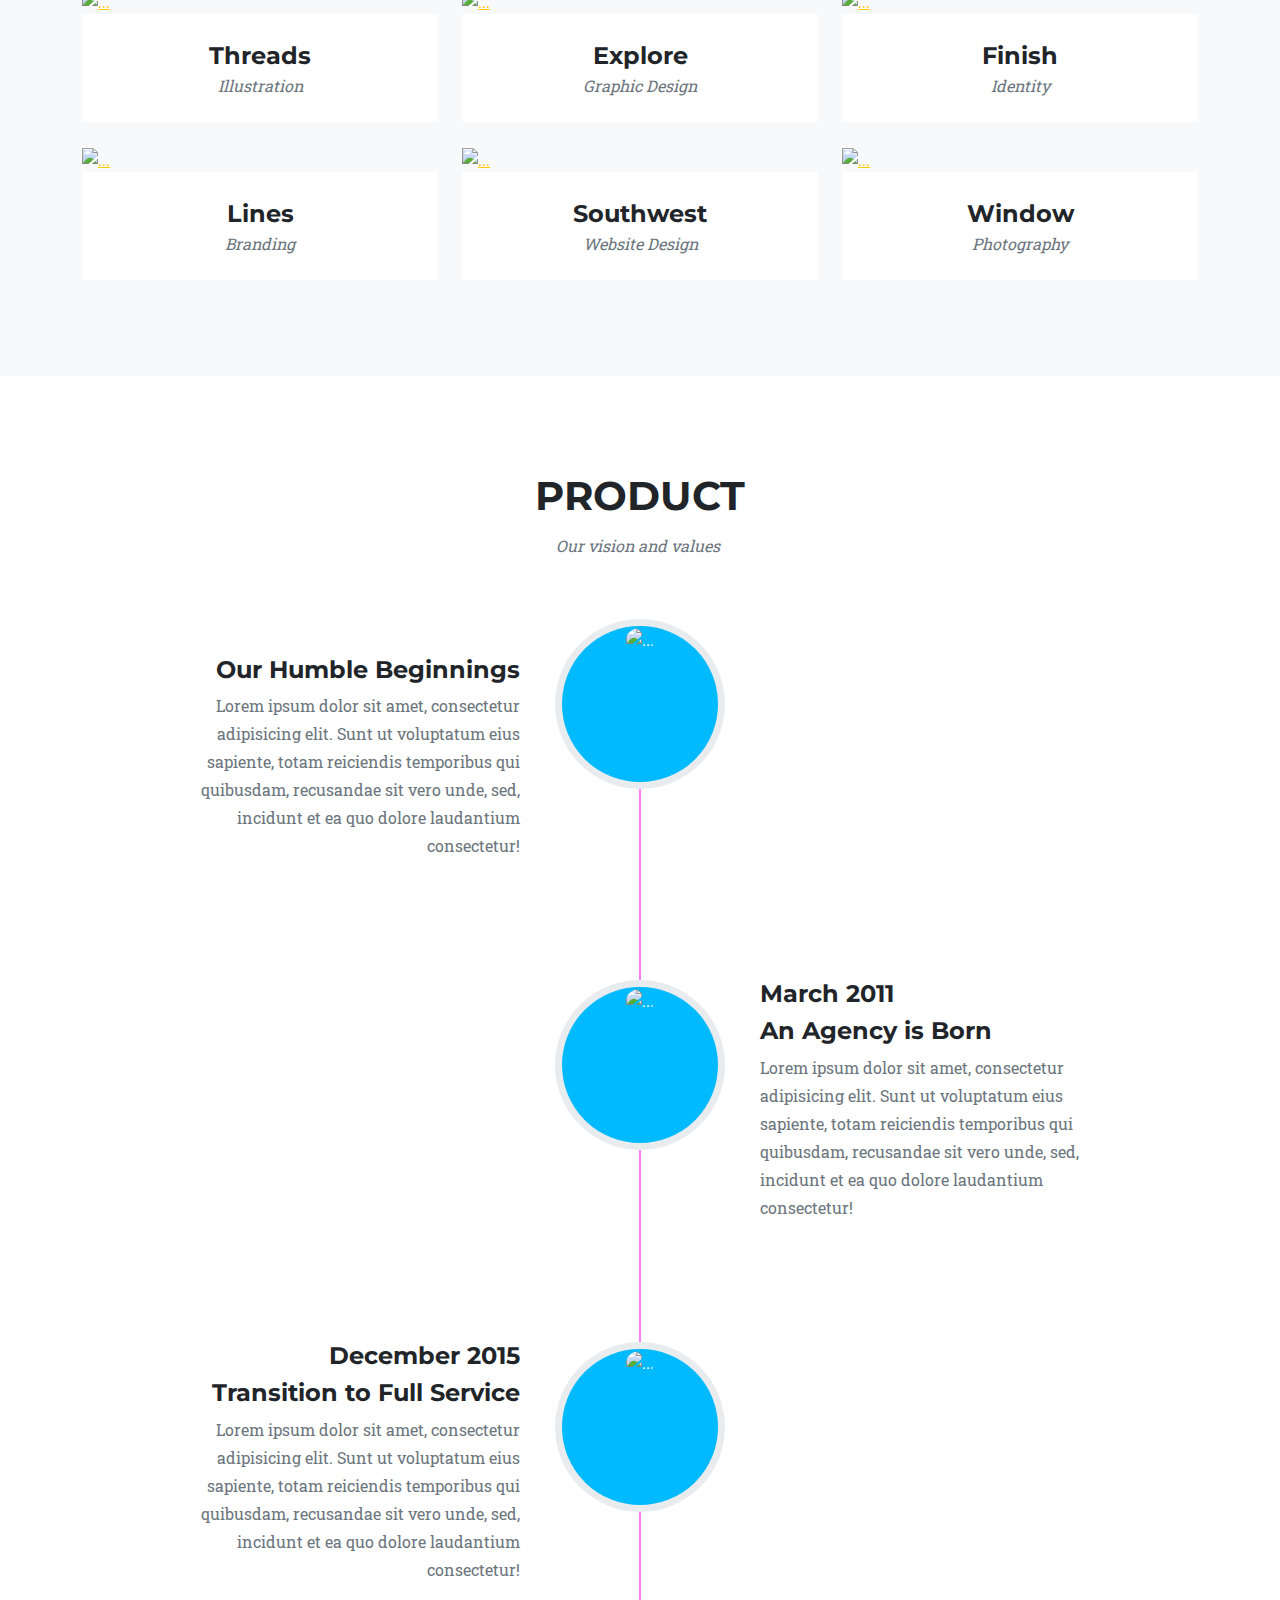
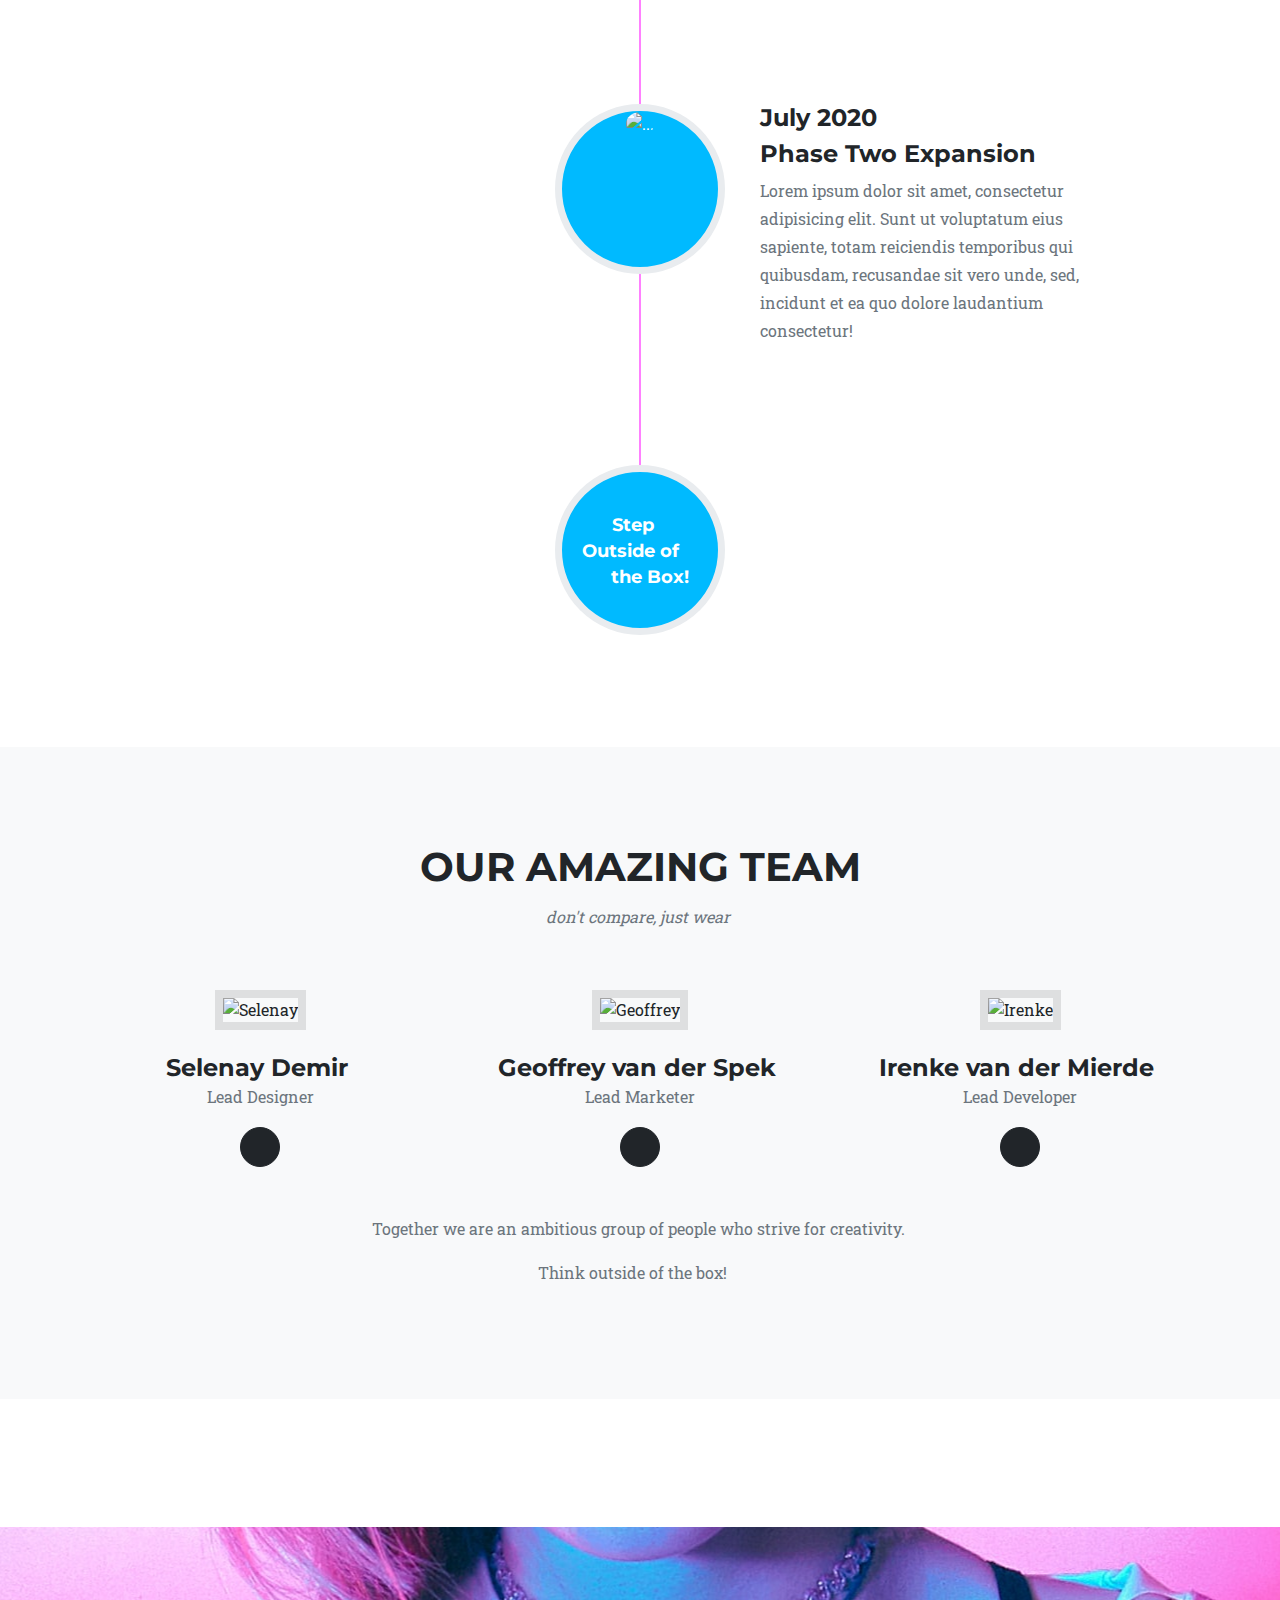
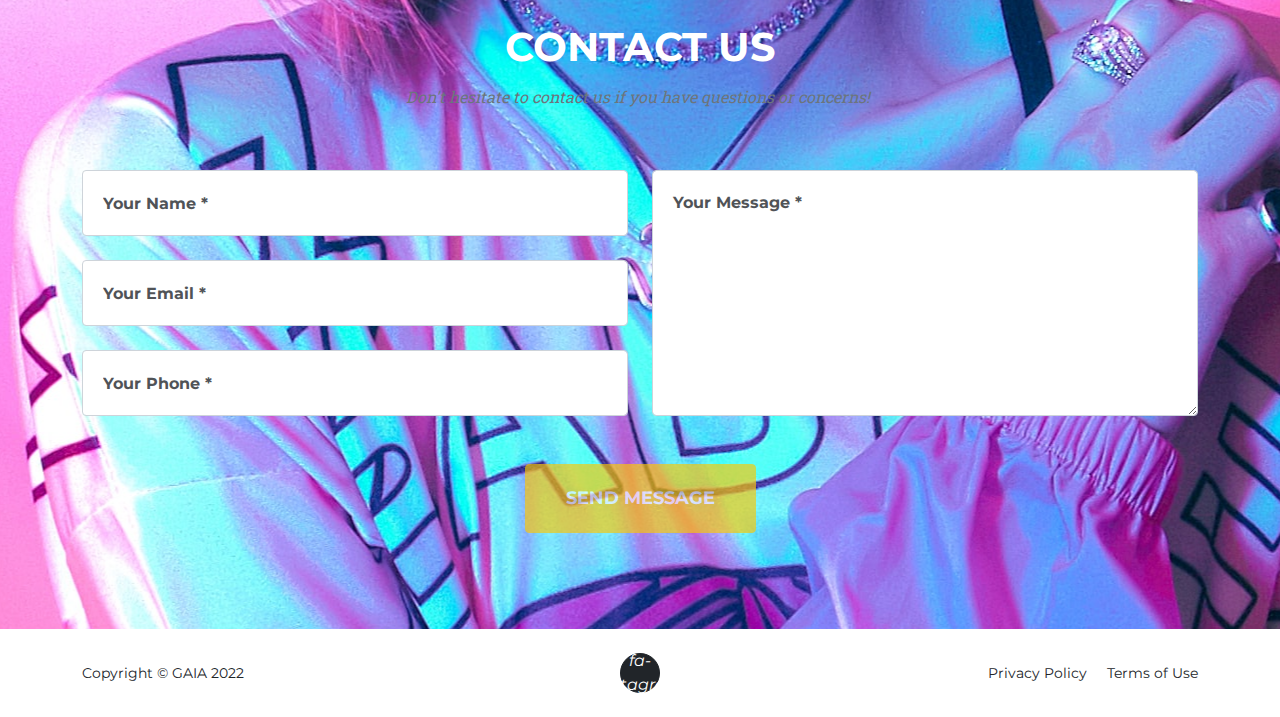
==== commit 359fe1b5: "image names are case sensitive" ====
--- a/index.html
+++ b/index.html
@@ -82,9 +82,9 @@
         <!-- Portfolio Grid-->
         <section class="page-section bg-light" id="portfolio">
             <div class="container">
-                <div class="text-center">
-                    <h2 class="section-heading text-uppercase">catalogue</h2>
-                    <h3 class="section-subheading text-muted">Lorem ipsum dolor sit amet consectetur.</h3>
+              <div class="text-center">
+                <h2 class="section-heading text-uppercase">catalogue</h2>
+                  <h3 class="section-subheading text-muted">New arrivals</h3>
                 </div>
                 <div class="row">
                     <div class="col-lg-4 col-sm-6 mb-4">
@@ -94,7 +94,7 @@
                                 <div class="portfolio-hover">
                                     <div class="portfolio-hover-content"><i class="fas fa-plus fa-3x"></i></div>
                                 </div>
-                                <img class="img-fluid" src="assets/img/portfolio/1.jpg" alt="..." />
+                                <img  class="img-fluid" src="assets/img/portfolio/Sweater6.jpg" alt="..." />
                             </a>
                             <div class="portfolio-caption">
                                 <div class="portfolio-caption-heading">Threads</div>
@@ -109,7 +109,7 @@
                                 <div class="portfolio-hover">
                                     <div class="portfolio-hover-content"><i class="fas fa-plus fa-3x"></i></div>
                                 </div>
-                                <img class="img-fluid" src="assets/img/portfolio/2.jpg" alt="..." />
+                                <img class="img-fluid" src="assets/img/portfolio/Sweater1.jpg" alt="..." />
                             </a>
                             <div class="portfolio-caption">
                                 <div class="portfolio-caption-heading">Explore</div>
@@ -124,7 +124,7 @@
                                 <div class="portfolio-hover">
                                     <div class="portfolio-hover-content"><i class="fas fa-plus fa-3x"></i></div>
                                 </div>
-                                <img class="img-fluid" src="assets/img/portfolio/3.jpg" alt="..." />
+                                <img class="img-fluid" src="assets/img/portfolio/Sweater3.jpg" alt="..." />
                             </a>
                             <div class="portfolio-caption">
                                 <div class="portfolio-caption-heading">Finish</div>
@@ -139,7 +139,7 @@
                                 <div class="portfolio-hover">
                                     <div class="portfolio-hover-content"><i class="fas fa-plus fa-3x"></i></div>
                                 </div>
-                                <img class="img-fluid" src="assets/img/portfolio/4.jpg" alt="..." />
+                                <img class="img-fluid" src="assets/img/portfolio/Sweater4.jpg" alt="..." />
                             </a>
                             <div class="portfolio-caption">
                                 <div class="portfolio-caption-heading">Lines</div>
@@ -154,7 +154,7 @@
                                 <div class="portfolio-hover">
                                     <div class="portfolio-hover-content"><i class="fas fa-plus fa-3x"></i></div>
                                 </div>
-                                <img class="img-fluid" src="assets/img/portfolio/5.jpg" alt="..." />
+                                <img class="img-fluid" src="assets/img/portfolio/Sweater5.jpg" alt="..." />
                             </a>
                             <div class="portfolio-caption">
                                 <div class="portfolio-caption-heading">Southwest</div>
@@ -169,7 +169,7 @@
                                 <div class="portfolio-hover">
                                     <div class="portfolio-hover-content"><i class="fas fa-plus fa-3x"></i></div>
                                 </div>
-                                <img class="img-fluid" src="assets/img/portfolio/6.jpg" alt="..." />
+                                <img class="img-fluid" src="assets/img/portfolio/Sweater2.jpg" alt="..." />
                             </a>
                             <div class="portfolio-caption">
                                 <div class="portfolio-caption-heading">Window</div>
@@ -183,18 +183,18 @@
         <!-- About-->
         <section class="page-section" id="about">
             <div class="container">
-                <div class="text-center">
-                    <h2 class="section-heading text-uppercase">Product</h2>
-                    <h3 class="section-subheading text-muted">Lorem ipsum dolor sit amet consectetur.</h3>
+              <div class="text-center">
+                <h2 class="section-heading text-uppercase">Product</h2>
+                  <h3 class="section-subheading text-muted">Our vision and values&nbsp;</h3>
                 </div>
                 <ul class="timeline">
                     <li>
                         <div class="timeline-image"><img class="rounded-circle img-fluid" src="assets/img/about/1.jpg" alt="..." /></div>
                         <div class="timeline-panel">
                             <div class="timeline-heading">
-                                <h4>2009-2011</h4>
+                                <h4>&nbsp;</h4>
                                 <h4 class="subheading">Our Humble Beginnings</h4>
-                            </div>
+                          </div>
                             <div class="timeline-body"><p class="text-muted">Lorem ipsum dolor sit amet, consectetur adipisicing elit. Sunt ut voluptatum eius sapiente, totam reiciendis temporibus qui quibusdam, recusandae sit vero unde, sed, incidunt et ea quo dolore laudantium consectetur!</p></div>
                         </div>
                     </li>
@@ -230,13 +230,12 @@
                     </li>
                     <li class="timeline-inverted">
                         <div class="timeline-image">
-                            <h4>
-                                Be Part
+                            <h4>Step&nbsp; &nbsp;
+                                
                                 <br />
-                                Of Our
-                                <br />
-                                Story!
-                            </h4>
+                                &nbsp; &nbsp;Outside of&nbsp; &nbsp; &nbsp; &nbsp; &nbsp; &nbsp; &nbsp; &nbsp; &nbsp;the Box!&nbsp; &nbsp; &nbsp; &nbsp; &nbsp; &nbsp; &nbsp; &nbsp; &nbsp; <br />
+                              
+                          </h4>
                         </div>
                     </li>
                 </ul>
@@ -245,44 +244,44 @@
         <!-- Team-->
         <section class="page-section bg-light" id="team">
             <div class="container">
-                <div class="text-center">
-                    <h2 class="section-heading text-uppercase">Our Amazing Team</h2>
-                    <h3 class="section-subheading text-muted">Lorem ipsum dolor sit amet consectetur.</h3>
+              <div class="text-center">
+                <h2 class="section-heading text-uppercase">Our Amazing Team</h2>
+                  <h3 class="section-subheading text-muted">don't compare, just wear&nbsp;</h3>
                 </div>
                 <div class="row">
                     <div class="col-lg-4">
                         <div class="team-member">
-                            <img class="mx-auto rounded-circle" src="assets/img/team/1.jpg" alt="..." />
+                            <img src="assets/img/selenay.jpeg" alt="Selenay" />
                             <h4>Selenay Demir&nbsp;</h4>
                             <p class="text-muted">Lead Designer</p>
-                            <a class="btn btn-dark btn-social mx-2" href="#!" aria-label="Parveen Anand Twitter Profile"><i class="fab fa-twitter"></i></a>
-                            <a class="btn btn-dark btn-social mx-2" href="#!" aria-label="Parveen Anand Facebook Profile"><i class="fab fa-facebook-f"></i></a>
-                            <a class="btn btn-dark btn-social mx-2" href="#!" aria-label="Parveen Anand LinkedIn Profile"><i class="fab fa-linkedin-in"></i></a>
+                          <a class="btn btn-dark btn-social mx-2" href="https://www.facebook.com/selenay.demir.3720" aria-label="Parveen Anand Facebook Profile"><i class="fab fa-facebook-f"></i></a>
+                            
                       </div>
                     </div>
                     <div class="col-lg-4">
                         <div class="team-member">
-                            <img class="mx-auto rounded-circle" src="assets/img/team/2.jpg" alt="..." />
+                            <img  src="assets/img/geoffrey.jpeg" alt="Geoffrey" />
                             <h4>Geoffrey van der Spek&nbsp;</h4>
-                            <p class="text-muted">Lead Marketer</p>
-                            <a class="btn btn-dark btn-social mx-2" href="#!" aria-label="Diana Petersen Twitter Profile"><i class="fab fa-twitter"></i></a>
-                            <a class="btn btn-dark btn-social mx-2" href="#!" aria-label="Diana Petersen Facebook Profile"><i class="fab fa-facebook-f"></i></a>
-                            <a class="btn btn-dark btn-social mx-2" href="#!" aria-label="Diana Petersen LinkedIn Profile"><i class="fab fa-linkedin-in"></i></a>
+							<p class="text-muted">Lead Marketer</p> 
+                          <a class="btn btn-dark btn-social mx-2" href="https://www.facebook.com/geoffrey.smulders.5" aria-label="Diana Petersen Facebook Profile"><i class="fab fa-facebook-f"></i></a>
+                            
                       </div>
                     </div>
                     <div class="col-lg-4">
                         <div class="team-member">
-                            <img class="mx-auto rounded-circle" src="assets/img/team/3.jpg" alt="..." />
+                            <img src="assets/img/18f471b8-5321-4969-aa8a-646a2c10bed5.jpg" alt="Irenke"  />
                             <h4>Irenke van der Mierde&nbsp;</h4>
-                            <p class="text-muted">Lead Developer</p>
-                            <a class="btn btn-dark btn-social mx-2" href="#!" aria-label="Larry Parker Twitter Profile"><i class="fab fa-twitter"></i></a>
-                            <a class="btn btn-dark btn-social mx-2" href="#!" aria-label="Larry Parker Facebook Profile"><i class="fab fa-facebook-f"></i></a>
-                            <a class="btn btn-dark btn-social mx-2" href="#!" aria-label="Larry Parker LinkedIn Profile"><i class="fab fa-linkedin-in"></i></a>
+							<p class="text-muted">Lead Developer</p>
+                            <a class="btn btn-dark btn-social mx-2" href="https://www.facebook.com/penkie.vandermierde/" aria-label="Larry Parker Facebook Profile"><i class="fab fa-facebook-f"></i></a>
+                            
                       </div>
                     </div>
                 </div>
                 <div class="row">
-                    <div class="col-lg-8 mx-auto text-center"><p class="large text-muted">Lorem ipsum dolor sit amet, consectetur adipisicing elit. Aut eaque, laboriosam veritatis, quos non quis ad perspiciatis, totam corporis ea, alias ut unde.</p></div>
+                    <div class="col-lg-8 mx-auto text-center">
+                      <p class="large text-muted">Together we are an ambitious group of people who strive for creativity.&nbsp;</p>
+                      <p class="large text-muted">Think outside of the box!&nbsp; &nbsp;&nbsp;</p>
+                    </div>
                 </div>
             </div>
         </section>
@@ -308,9 +307,9 @@
         <!-- Contact-->
         <section class="page-section" id="contact">
             <div class="container">
-                <div class="text-center">
-                    <h2 class="section-heading text-uppercase">CONTACT US</h2>
-                    <h3 class="section-subheading text-muted">Lorem ipsum dlor sit amet consectetur.</h3>
+              <div class="text-center">
+                <h2 class="section-heading text-uppercase">CONTACT US</h2>
+                  <h3 class="section-subheading text-muted">Don't hesitate to contact us if you have questions or concerns!&nbsp;</h3>
                 </div>
                 <!-- * * * * * * * * * * * * * * *-->
                 <!-- * * SB Forms Contact Form * *-->
@@ -399,7 +398,7 @@
                                     <!-- Project details-->
                                     <h2 class="text-uppercase">Project Name</h2>
                                     <p class="item-intro text-muted">Lorem ipsum dolor sit amet consectetur.</p>
-                                    <img class="img-fluid d-block mx-auto" src="assets/img/portfolio/1.jpg" alt="..." />
+                                    <img class="img-fluid d-block mx-auto" src="assets/img/portfolio/Sweater6.jpg" alt="..." />
                                     <p>Use this area to describe your project. Lorem ipsum dolor sit amet, consectetur adipisicing elit. Est blanditiis dolorem culpa incidunt minus dignissimos deserunt repellat aperiam quasi sunt officia expedita beatae cupiditate, maiores repudiandae, nostrum, reiciendis facere nemo!</p>
                                     <ul class="list-inline">
                                         <li>
@@ -434,7 +433,7 @@
                                     <!-- Project details-->
                                     <h2 class="text-uppercase">Project Name</h2>
                                     <p class="item-intro text-muted">Lorem ipsum dolor sit amet consectetur.</p>
-                                    <img class="img-fluid d-block mx-auto" src="assets/img/portfolio/2.jpg" alt="..." />
+                                    <img class="img-fluid d-block mx-auto" src="assets/img/portfolio/Sweater1.jpg" alt="..." />
                                     <p>Use this area to describe your project. Lorem ipsum dolor sit amet, consectetur adipisicing elit. Est blanditiis dolorem culpa incidunt minus dignissimos deserunt repellat aperiam quasi sunt officia expedita beatae cupiditate, maiores repudiandae, nostrum, reiciendis facere nemo!</p>
                                     <ul class="list-inline">
                                         <li>
@@ -469,7 +468,7 @@
                                     <!-- Project details-->
                                     <h2 class="text-uppercase">Project Name</h2>
                                     <p class="item-intro text-muted">Lorem ipsum dolor sit amet consectetur.</p>
-                                    <img class="img-fluid d-block mx-auto" src="assets/img/portfolio/3.jpg" alt="..." />
+                                    <img class="img-fluid d-block mx-auto" src="assets/img/portfolio/Sweater3.jpg" alt="..." />
                                     <p>Use this area to describe your project. Lorem ipsum dolor sit amet, consectetur adipisicing elit. Est blanditiis dolorem culpa incidunt minus dignissimos deserunt repellat aperiam quasi sunt officia expedita beatae cupiditate, maiores repudiandae, nostrum, reiciendis facere nemo!</p>
                                     <ul class="list-inline">
                                         <li>
@@ -504,7 +503,7 @@
                                     <!-- Project details-->
                                     <h2 class="text-uppercase">Project Name</h2>
                                     <p class="item-intro text-muted">Lorem ipsum dolor sit amet consectetur.</p>
-                                    <img class="img-fluid d-block mx-auto" src="assets/img/portfolio/4.jpg" alt="..." />
+                                    <img class="img-fluid d-block mx-auto" src="assets/img/portfolio/Sweater4.jpg" alt="..." />
                                     <p>Use this area to describe your project. Lorem ipsum dolor sit amet, consectetur adipisicing elit. Est blanditiis dolorem culpa incidunt minus dignissimos deserunt repellat aperiam quasi sunt officia expedita beatae cupiditate, maiores repudiandae, nostrum, reiciendis facere nemo!</p>
                                     <ul class="list-inline">
                                         <li>
@@ -539,7 +538,7 @@
                                     <!-- Project details-->
                                     <h2 class="text-uppercase">Project Name</h2>
                                     <p class="item-intro text-muted">Lorem ipsum dolor sit amet consectetur.</p>
-                                    <img class="img-fluid d-block mx-auto" src="assets/img/portfolio/5.jpg" alt="..." />
+                                    <img class="img-fluid d-block mx-auto" src="assets/img/portfolio/Sweater5.jpg" alt="..." />
                                     <p>Use this area to describe your project. Lorem ipsum dolor sit amet, consectetur adipisicing elit. Est blanditiis dolorem culpa incidunt minus dignissimos deserunt repellat aperiam quasi sunt officia expedita beatae cupiditate, maiores repudiandae, nostrum, reiciendis facere nemo!</p>
                                     <ul class="list-inline">
                                         <li>
@@ -574,7 +573,7 @@
                                     <!-- Project details-->
                                     <h2 class="text-uppercase">Project Name</h2>
                                     <p class="item-intro text-muted">Lorem ipsum dolor sit amet consectetur.</p>
-                                    <img class="img-fluid d-block mx-auto" src="assets/img/portfolio/6.jpg" alt="..." />
+                                    <img class="img-fluid d-block mx-auto" src="assets/img/portfolio/Sweater2.jpg" alt="..." />
                                     <p>Use this area to describe your project. Lorem ipsum dolor sit amet, consectetur adipisicing elit. Est blanditiis dolorem culpa incidunt minus dignissimos deserunt repellat aperiam quasi sunt officia expedita beatae cupiditate, maiores repudiandae, nostrum, reiciendis facere nemo!</p>
                                     <ul class="list-inline">
                                         <li>
